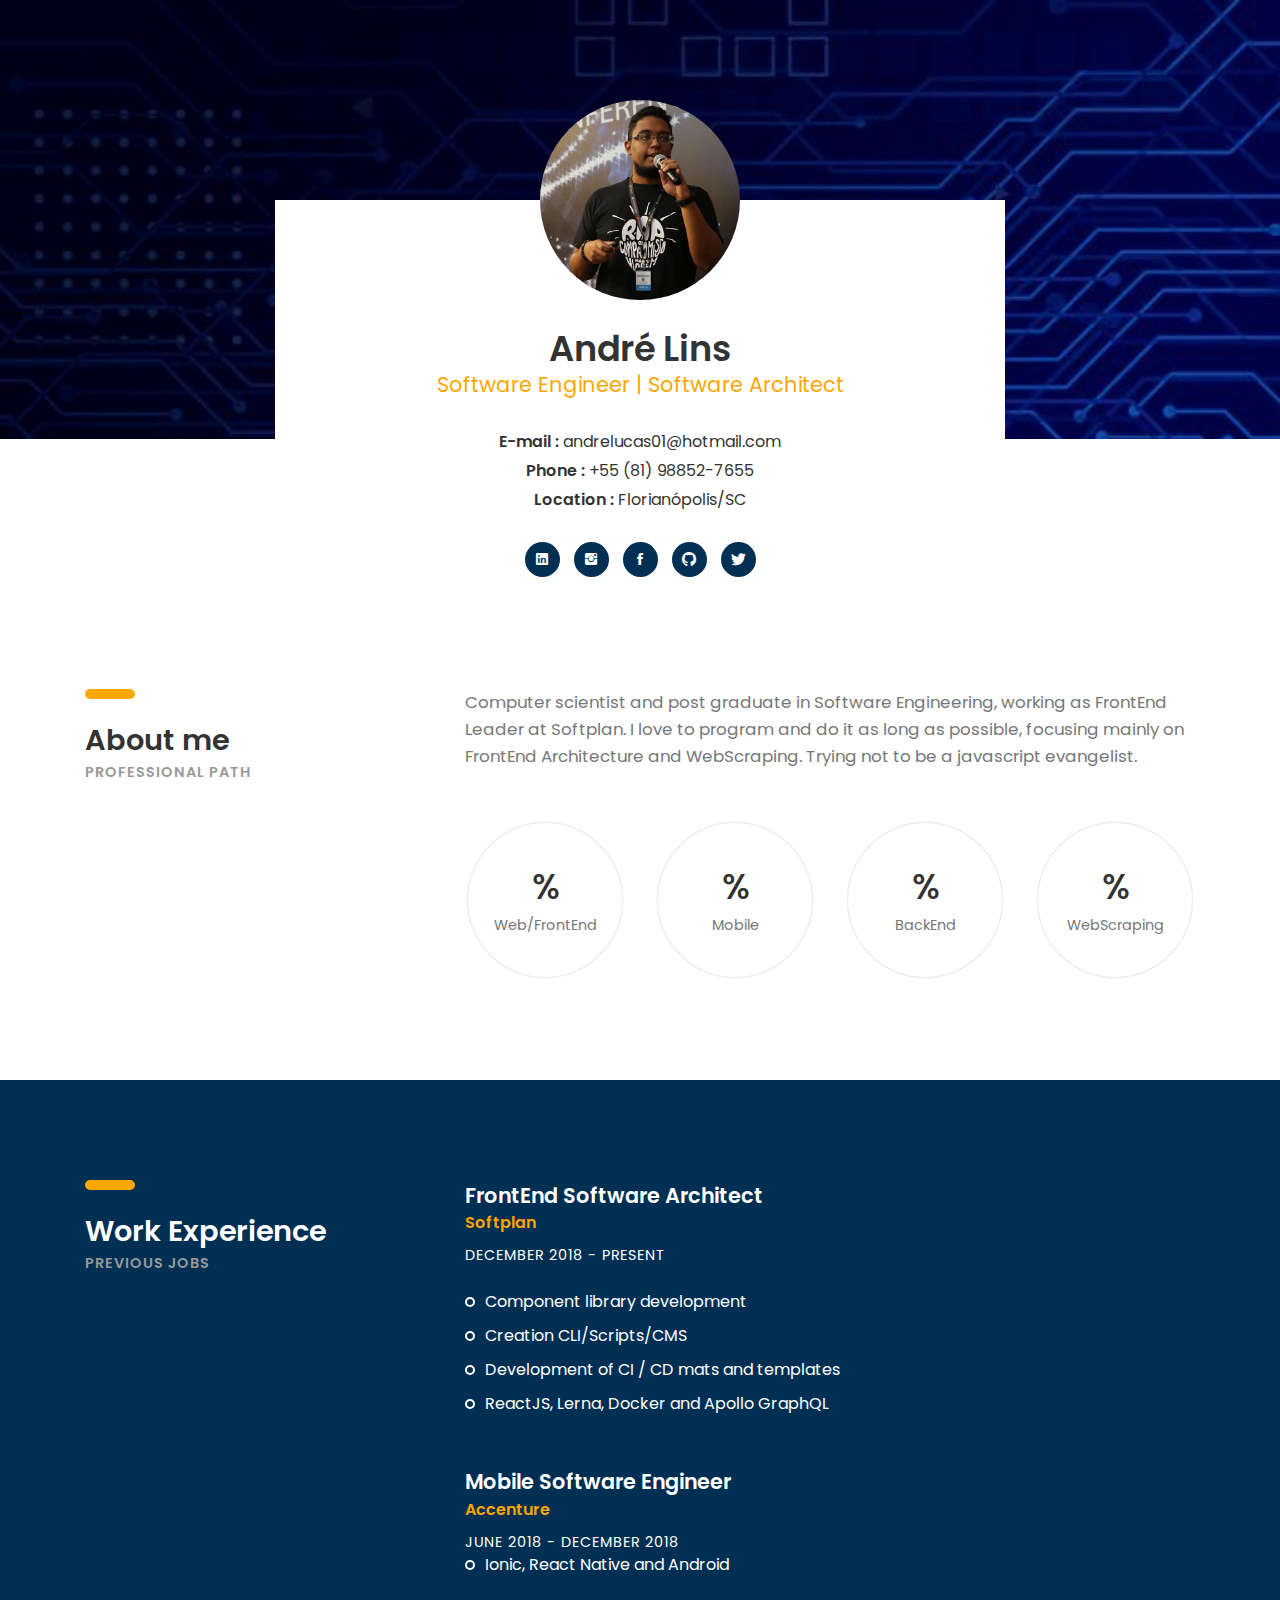
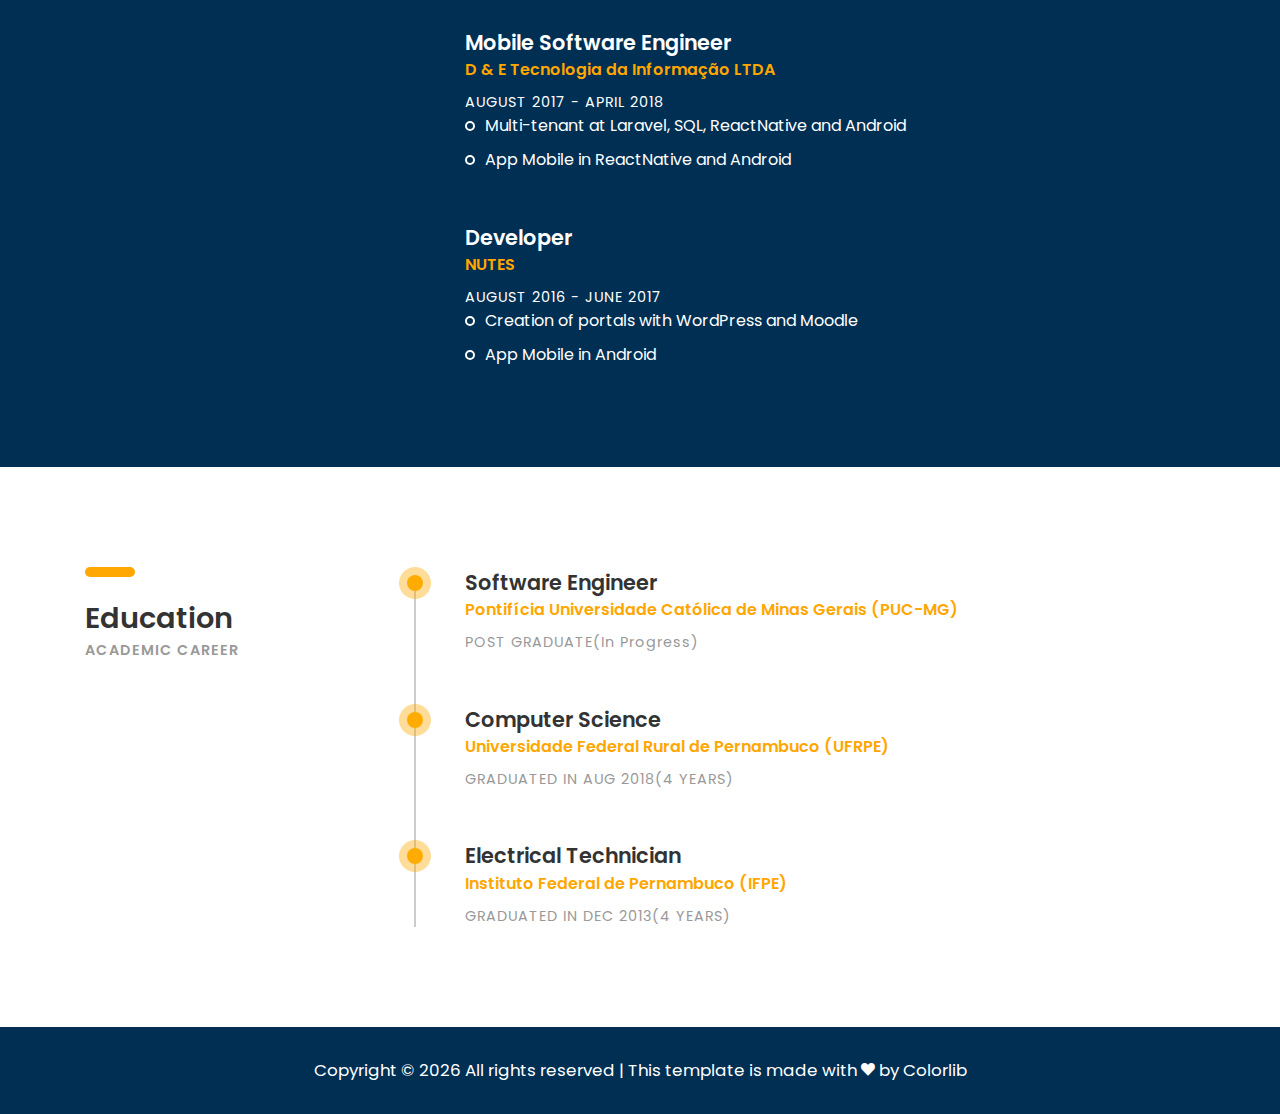
==== index.html @ c70fbe9c "Improvements" ====
<!DOCTYPE html>
<html lang="en">
  <head>
    <title>André Lins</title>
    <meta http-equiv="X-UA-Compatible" content="IE=edge" />
    <meta name="viewport" content="width=device-width, initial-scale=1" />
    <meta charset="UTF-8" />

    <!-- Font -->

    <link
      href="https://fonts.googleapis.com/css?family=Poppins:400,500,600,700%7CAllura"
      rel="stylesheet"
    />

    <!-- Stylesheets -->

    <link href="common-css/bootstrap.css" rel="stylesheet" />

    <link href="common-css/ionicons.css" rel="stylesheet" />

    <link href="common-css/fluidbox.min.css" rel="stylesheet" />

    <link href="01-cv-portfolio/css/styles.css" rel="stylesheet" />

    <link href="01-cv-portfolio/css/responsive.css" rel="stylesheet" />
  </head>
  <body>
    <section class="intro-section">
      <div class="container">
        <div class="row">
          <div class="col-md-1 col-lg-2"></div>
          <div class="col-md-10 col-lg-8">
            <div class="intro">
              <div class="profile-img">
                <img src="images/profile.jpg" alt="" />
              </div>
              <h2><b>André Lins</b></h2>
              <h4 class="font-yellow">
                Software Engineer | Software Architect
              </h4>
              <ul class="information margin-tb-30">
                <li><b>E-mail : </b>andrelucas01@hotmail.com</li>
                <li><b>Phone : </b>+55 (81) 98852-7655</li>
                <li><b>Location : </b>Florianópolis/SC</li>
              </ul>
              <ul class="social-icons">
                <li>
                  <a
                    href="https://www.linkedin.com/in/andrelmlins/"
                    target="__blank"
                  >
                    <i class="ion-social-linkedin"></i>
                  </a>
                </li>
                <li>
                  <a href="http://instagram.com/andrelmlins" target="__blank"
                    ><i class="ion-social-instagram"></i
                  ></a>
                </li>
                <li>
                  <a href="http://facebook.com/andrelmlins" target="__blank"
                    ><i class="ion-social-facebook"></i
                  ></a>
                </li>
                <li>
                  <a href="https://github.com/andrelmlins" target="__blank"
                    ><i class="ion-social-github"></i
                  ></a>
                </li>
                <li>
                  <a href="https://twitter.com/andrelmlins" target="__blank"
                    ><i class="ion-social-twitter"></i
                  ></a>
                </li>
              </ul>
            </div>
          </div>
        </div>
      </div>
    </section>

    <section class="about-section section">
      <div class="container">
        <div class="row">
          <div class="col-sm-4">
            <div class="heading">
              <h3><b>About me</b></h3>
              <h6 class="font-lite-black"><b>PROFESSIONAL PATH</b></h6>
            </div>
          </div>

          <div class="col-sm-8">
            <p class="margin-b-50">
              Computer scientist and post graduate in Software Engineering,
              working as FrontEnd Leader at Softplan. I love to program and do
              it as long as possible, focusing mainly on FrontEnd Architecture
              and WebScraping. Trying not to be a javascript evangelist.
            </p>

            <div class="row">
              <div class="col-sm-6 col-md-6 col-lg-3">
                <div class="radial-prog-area margin-b-30">
                  <div class="radial-progress" data-prog-percent=".97">
                    <div></div>
                    <h6 class="progress-title">Web/FrontEnd</h6>
                  </div>
                </div>
              </div>

              <div class="col-sm-6 col-md-6 col-lg-3">
                <div class="radial-prog-area margin-b-30">
                  <div class="radial-progress" data-prog-percent=".78">
                    <div></div>
                    <h6 class="progress-title">Mobile</h6>
                  </div>
                </div>
              </div>

              <div class="col-sm-6 col-md-6 col-lg-3">
                <div class="radial-prog-area margin-b-30">
                  <div class="radial-progress" data-prog-percent=".67">
                    <div></div>
                    <h6 class="progress-title">BackEnd</h6>
                  </div>
                </div>
              </div>

              <div class="col-sm-6 col-md-6 col-lg-3">
                <div class="radial-prog-area margin-b-50">
                  <div class="radial-progress" data-prog-percent=".90">
                    <div></div>
                    <h6 class="progress-title">WebScraping</h6>
                  </div>
                </div>
              </div>
            </div>
          </div>
        </div>
      </div>
    </section>

    <section class="experience-section section">
      <div class="container">
        <div class="row">
          <div class="col-sm-4">
            <div class="heading">
              <h3><b>Work Experience</b></h3>
              <h6 class="font-lite-black"><b>PREVIOUS JOBS</b></h6>
            </div>
          </div>
          <div class="col-sm-8">
            <div class="experience margin-b-50">
              <h4><b>FrontEnd Software Architect</b></h4>
              <h5 class="font-yellow"><b>Softplan</b></h5>
              <h6 class="margin-t-10">DECEMBER 2018 - PRESENT</h6>
              <br />
              <ul class="list margin-b-30">
                <li>Component library development</li>
                <li>Creation CLI/Scripts/CMS</li>
                <li>Development of CI / CD mats and templates</li>
                <li>ReactJS, Lerna, Docker and Apollo GraphQL</li>
              </ul>
            </div>

            <div class="experience margin-b-50">
              <h4><b>Mobile Software Engineer</b></h4>
              <h5 class="font-yellow"><b>Accenture</b></h5>
              <h6 class="margin-t-10">JUNE 2018 - DECEMBER 2018</h6>
              <ul class="list margin-b-30">
                <li>Ionic, React Native and Android</li>
              </ul>
            </div>

            <div class="experience margin-b-50">
              <h4><b>Mobile Software Engineer</b></h4>
              <h5 class="font-yellow">
                <b>D & E Tecnologia da Informação LTDA</b>
              </h5>
              <h6 class="margin-t-10">AUGUST 2017 - APRIL 2018</h6>
              <ul class="list margin-b-30">
                <li>Multi-tenant at Laravel, SQL, ReactNative and Android</li>
                <li>App Mobile in ReactNative and Android</li>
              </ul>
            </div>

            <div class="experience margin-b-50">
              <h4><b>Developer</b></h4>
              <h5 class="font-yellow">
                <b>NUTES</b>
              </h5>
              <h6 class="margin-t-10">AUGUST 2016 - JUNE 2017</h6>
              <ul class="list margin-b-30">
                <li>Creation of portals with WordPress and Moodle</li>
                <li>App Mobile in Android</li>
              </ul>
            </div>
          </div>
        </div>
      </div>
    </section>

    <section class="education-section section">
      <div class="container">
        <div class="row">
          <div class="col-sm-4">
            <div class="heading">
              <h3><b>Education</b></h3>
              <h6 class="font-lite-black"><b>ACADEMIC CAREER</b></h6>
            </div>
          </div>
          <div class="col-sm-8">
            <div class="education-wrapper">
              <div class="education margin-b-50">
                <h4><b>Software Engineer</b></h4>
                <h5 class="font-yellow">
                  <b
                    >Pontifícia Universidade Católica de Minas Gerais
                    (PUC-MG)</b
                  >
                </h5>
                <h6 class="font-lite-black margin-t-10">
                  POST GRADUATE(In Progress)
                </h6>
              </div>

              <div class="education margin-b-50">
                <h4><b>Computer Science</b></h4>
                <h5 class="font-yellow">
                  <b>Universidade Federal Rural de Pernambuco (UFRPE)</b>
                </h5>
                <h6 class="font-lite-black margin-t-10">
                  GRADUATED IN AUG 2018(4 YEARS)
                </h6>
              </div>

              <div class="education margin-b-50">
                <h4><b>Electrical Technician</b></h4>
                <h5 class="font-yellow">
                  <b>Instituto Federal de Pernambuco (IFPE)</b>
                </h5>
                <h6 class="font-lite-black margin-t-10">
                  GRADUATED IN DEC 2013(4 YEARS)
                </h6>
              </div>
            </div>
          </div>
        </div>
      </div>
    </section>

    <footer>
      <p class="copyright">
        Copyright &copy;
        <script>
          document.write(new Date().getFullYear());
        </script>
        All rights reserved | This template is made with
        <i class="ion-heart" aria-hidden="true"></i> by
        <a href="https://colorlib.com" target="_blank">Colorlib</a>
      </p>
    </footer>

    <script src="common-js/jquery-3.2.1.min.js"></script>

    <script src="common-js/tether.min.js"></script>

    <script src="common-js/bootstrap.js"></script>

    <script src="common-js/isotope.pkgd.min.js"></script>

    <script src="common-js/jquery.waypoints.min.js"></script>

    <script src="common-js/progressbar.min.js"></script>

    <script src="common-js/jquery.fluidbox.min.js"></script>

    <script src="common-js/scripts.js"></script>
  </body>
</html>
---- common-css/fluidbox.min.css ----
@-webkit-keyframes a{0%{-webkit-transform:translate(-50%,-50%) rotateX(0) rotateY(0);transform:translate(-50%,-50%) rotateX(0) rotateY(0)}50%{-webkit-transform:translate(-50%,-50%) rotateX(-180deg) rotateY(0);transform:translate(-50%,-50%) rotateX(-180deg) rotateY(0)}to{-webkit-transform:translate(-50%,-50%) rotateX(-180deg) rotateY(-180deg);transform:translate(-50%,-50%) rotateX(-180deg) rotateY(-180deg)}}@keyframes a{0%{-webkit-transform:translate(-50%,-50%) rotateX(0) rotateY(0);transform:translate(-50%,-50%) rotateX(0) rotateY(0)}50%{-webkit-transform:translate(-50%,-50%) rotateX(-180deg) rotateY(0);transform:translate(-50%,-50%) rotateX(-180deg) rotateY(0)}to{-webkit-transform:translate(-50%,-50%) rotateX(-180deg) rotateY(-180deg);transform:translate(-50%,-50%) rotateX(-180deg) rotateY(-180deg)}}.fluidbox{outline:none}.fluidbox__overlay{background-color:hsla(0,0%,100%,.85);cursor:pointer;cursor:zoom-out;opacity:0;pointer-events:none;position:fixed;top:-100%;left:0;bottom:-100%;right:0;-webkit-transition:all .5s ease-in-out;transition:all .5s ease-in-out}.fluidbox--opened .fluidbox__overlay{pointer-events:auto}.fluidbox__wrap{background-position:center center;background-size:cover;margin:0 auto;position:relative;-webkit-transition:all .5s ease-in-out;transition:all .5s ease-in-out}.fluidbox--closed .fluidbox__thumb,.fluidbox__thumb{-webkit-transition:opacity 0s ease-in-out 0s;transition:opacity 0s ease-in-out 0s}.fluidbox__ghost{background-size:100% 100%;background-position:center center;background-repeat:no-repeat;position:absolute;-webkit-transition:opacity 0s 0s,-webkit-transform .5s 0s;transition:opacity 0s 0s,-webkit-transform .5s 0s;transition:opacity 0s 0s,transform .5s 0s;transition:opacity 0s 0s,transform .5s 0s,-webkit-transform .5s 0s}.fluidbox--opened .fluidbox__ghost{cursor:pointer;cursor:zoom-out}.fluidbox--closed .fluidbox__ghost{-webkit-transition:opacity 0s .5s,-webkit-transform .5s 0s;transition:opacity 0s .5s,-webkit-transform .5s 0s;transition:opacity 0s .5s,transform .5s 0s;transition:opacity 0s .5s,transform .5s 0s,-webkit-transform .5s 0s}.fluidbox__loader{opacity:0;-webkit-perspective:200px;perspective:200px;pointer-events:none;position:absolute;top:0;left:0;bottom:0;right:0}.fluidbox__loader:before{background-color:hsla(0,0%,100%,.85);content:'';-webkit-transform-style:preserve-3d;transform-style:preserve-3d;position:absolute;top:50%;left:50%;width:20%;padding-bottom:20%;-webkit-transform:translate(-50%,-50%);transform:translate(-50%,-50%);-webkit-transition-property:-webkit-transform;transition-property:-webkit-transform;transition-property:transform;transition-property:transform,-webkit-transform;-webkit-transition-duration:.5s;transition-duration:.5s;-webkit-transition-delay:0s;transition-delay:0s}.fluidbox--loading .fluidbox__loader{opacity:1;-webkit-transition:opacity .5s ease-in-out .5s;transition:opacity .5s ease-in-out .5s}.fluidbox--loading .fluidbox__loader:before{-webkit-animation:a 1s 0s infinite ease-in-out forwards;animation:a 1s 0s infinite ease-in-out forwards}
/*# sourceMappingURL=fluidbox.min.css.map */
---- 01-cv-portfolio/css/styles.css ----
/*
====================================================

* 	[Master Stylesheet]
	
	Theme Name :  
	Version    :  
	Author     :  
	Author URI :  

====================================================

	TOC
	
	1. PRIMARY STYLES
	2. COMMONS FOR PAGE DESIGN
	3. HEADER
	4. INTRO SECTION
	5. PORFOLIO SECTION
	6. ABOUT SECTION
	7. EXPERIENCE SECTION
	8. EDUCATION SECTION
	9. COUNTER SECTION
	10. FOOTER

====================================================


/* ---------------------------------
1. PRIMARY STYLES
--------------------------------- */

html {
  font-size: 100%;
  height: 100%;
  overflow-x: hidden;
  margin: 0px;
  padding: 0px;
  touch-action: manipulation;
}

body {
  font-size: 16px;
  font-family: "Poppins", serif;
  width: 100%;
  height: 100%;
  margin: 0;
  font-weight: 400;
  -webkit-font-smoothing: antialiased;
  -moz-osx-font-smoothing: grayscale;
  word-wrap: break-word;
  color: #333;
}

h1,
h2,
h3,
h4,
h5,
h6,
p,
a,
ul,
span,
li,
img,
inpot,
button {
  margin: 0;
  padding: 0;
}

h1,
h2,
h3,
h4,
h5,
h6 {
  line-height: 1.5;
  font-weight: inherit;
}

h1,
h2,
h3 {
  font-family: "Poppins", cursive;
}

p {
  line-height: 1.6;
  font-size: 1.05em;
  font-weight: 400;
  color: #777;
}

h1 {
  font-size: 4em;
  line-height: 1;
}
h2 {
  font-size: 2.2em;
  line-height: 1.1;
}
h3 {
  font-size: 1.8em;
}
h4 {
  font-size: 1.3em;
}
h5 {
  font-size: 1em;
}
h6 {
  font-size: 0.9em;
  letter-spacing: 1px;
}

a,
button {
  display: inline-block;
  text-decoration: none;
  color: inherit;
  line-height: 1;
  -webkit-transition: all 0.25s ease-in-out;
  transition: all 0.25s ease-in-out;
}

a:focus,
a:active,
a:hover,
button:focus,
button:active,
button:hover,
a b.light-color:hover {
  text-decoration: none;
  color: #ffa804;
}

b {
  font-weight: 600;
}

img {
  width: 100%;
}

li {
  list-style: none;
  display: inline-block;
}

span {
  display: inline-block;
}

button {
  outline: 0;
  border: 0;
  background: none;
  cursor: pointer;
}

.icon {
  font-size: 1.1em;
  display: inline-block;
  line-height: inherit;
}

[class^="icon-"]:before,
[class*=" icon-"]:before {
  line-height: inherit;
}

b.max-bold {
  font-weight: 700;
}

/* ---------------------------------
2. COMMONS FOR PAGE DESIGN
--------------------------------- */

.section {
  padding: 100px 0 50px;
}

.section .heading {
  margin-bottom: 60px;
}

.section .heading:before {
  content: "";
  height: 10px;
  width: 50px;
  border-radius: 5px;
  margin-bottom: 20px;
  display: block;
  background: #ffa804;
}

.margin-t-10 {
  margin-top: 10px;
}

.margin-b-30 {
  margin-bottom: 30px;
}
.margin-b-50 {
  margin-bottom: 50px;
}

.margin-tb-30 {
  margin-top: 30px;
  margin-bottom: 30px;
}

.font-yellow {
  color: #ffa600;
}

.font-semi-white {
  color: #ddd;
}

.font-lite-black {
  color: #999;
}

/* ---------------------------------
3. HEADER
--------------------------------- */

header {
  position: absolute;
  top: 30px;
  left: 0;
  right: 0;
  z-index: 100;
}

header .heading-wrapper {
  border-radius: 5px;
  padding: 30px 40px 20px;
  background: #ffad01;
  color: #fff;
}

header .info {
  margin-bottom: 10px;
}

header .info .icon {
  float: left;
  font-size: 30px;
}

header .info .right-area {
  margin-left: 45px;
}

header .downlad-btn {
  padding: 15px 30px;
  border-radius: 4px;
  float: right;
  margin-top: 30px;
  box-shadow: inset 0 0px 4px rgba(0, 0, 0, 0.3);
  background: #ffad01;
  color: #fff;
  -webkit-transition: all 0.2s ease;
  transition: all 0.2s ease;
}

header .downlad-btn:hover {
  -webkit-transform: translateY(-4px);
  transform: translateY(-4px);
}

/* ---------------------------------
4. INTRO SECTION
--------------------------------- */

.intro-section {
  padding-top: 100px;
  position: relative;
  background-size: cover;
  z-index: 1;
  background-image: url(../../images/slider.jpg);
}

.intro-section:before {
  content: "";
  z-index: -1;
  position: absolute;
  top: 0;
  bottom: 0;
  left: 0;
  right: 0;
  background: rgba(0, 0, 0, 0.2);
}

.intro-section:after {
  content: "";
  position: absolute;
  bottom: 0;
  left: 0;
  right: 0;
  height: 150px;
  z-index: -1;
  background: #fff;
}

.intro {
  padding: 0 20px;
  margin-top: 100px;
  text-align: center;
  background: #fff;
}

.intro .profile-img {
  height: 200px;
  width: 200px;
  border-radius: 100px;
  margin: 0 auto;
  overflow: hidden;
  position: relative;
  top: -100px;
  margin-bottom: -70px;
}

.intro .information > li {
  display: block;
  margin: 5px 0;
}

.intro .social-icons > li > a {
  height: 35px;
  line-height: 35px;
  width: 35px;
  border-radius: 20px;
  overflow: hidden;
  z-index: 1;
  position: relative;
  margin: 0 5px 5px;
  background: #002f54;
  color: #fff;
}

.intro .social-icons > li > a:after {
  content: "";
  position: absolute;
  bottom: 0;
  left: 0;
  right: 0;
  top: 0;
  z-index: -1;
  border-radius: 20px;
  background: #ffa804;
  -webkit-transition: all 0.2s ease;
  transition: all 0.2s ease;
  -webkit-transform: scale(0);
  transform: scale(0);
}

.intro .social-icons > li > a:hover:after {
  -webkit-transform: scale(1);
  transform: scale(1);
}

/* ---------------------------------
5. PORFOLIO SECTION
--------------------------------- */

.portfolio-section {
  padding-bottom: 0;
}

.portfolio-section .portfolioFilter {
  margin-top: 60px;
  color: #666;
}

.portfolio-section .portfolioFilter a {
  margin: 10px 10px 0 0;
}

.portfolio-section .portfolioFilter a.current {
  color: #ffa804;
}

.portfolio-section .portfolioContainer {
  margin-left: -15px;
  margin-right: -15px;
}

.portfolio-section .p-item {
  width: 33.333%;
  padding: 0 7.5px 0px;
  margin-top: 15px;
}

.portfolio-section .p-item a {
  display: inline;
}

.portfolio-section .p-item.p-item-2 .img:first-child {
  float: left;
  width: 50%;
  padding-right: 7.5px;
}

.portfolio-section .p-item.p-item-2 .img:last-child {
  float: right;
  width: 50%;
  padding-left: 7.5px;
}

/* ---------------------------------
6. ABOUT SECTION
--------------------------------- */

.radial-progress {
  position: relative;
  max-width: 200px;
  margin: 0 auto;
}

.radial-progress .progressbar-text {
  font-size: 2.2em;
  font-weight: 500;
  padding-bottom: 25px !important;
  color: #333 !important;
}

.radial-progress .progressbar-text:after {
  content: "%";
}

.radial-progress .progress-title {
  position: absolute;
  top: 50%;
  left: 50%;
  width: 100%;
  letter-spacing: 0;
  text-align: center;
  transform: translate(-50%, 15px);
  color: #777;
}

/* ---------------------------------
7. EXPERIENCE SECTION
--------------------------------- */

.experience-section {
  background: #002f54;
  color: #fff;
}

.experience .list > li {
  display: block;
  position: relative;
  margin-bottom: 10px;
  padding-left: 20px;
}

.experience .list > li:before {
  content: "";
  position: absolute;
  top: 50%;
  left: 0;
  height: 10px;
  width: 10px;
  margin-top: -5px;
  display: block;
  border-radius: 10px;
  border: 2px solid #fff;
}

/* ---------------------------------
8. EDUCATION SECTION
--------------------------------- */

.education-wrapper {
  position: relative;
}

.education-wrapper:after {
  content: "";
  position: absolute;
  top: 8px;
  bottom: 0;
  left: -51px;
  width: 2px;
  background: #ccc;
}

.education-wrapper .education {
  position: relative;
}

.education-wrapper .education:after {
  content: "";
  position: absolute;
  top: 8px;
  left: -58px;
  width: 16px;
  height: 16px;
  border-radius: 10px;
  z-index: 1;
  box-shadow: 0 0 0 8px rgba(255, 171, 0, 0.4);
  background: #ffab00;
}

/* ---------------------------------
9. COUNTER SECTION
--------------------------------- */

.counter-section {
  position: relative;
  padding: 100px 0 70px;
  background-size: cover;
  z-index: 1;
  background-image: url(../../images/slider-2-1920x600.jpg);
  color: #fff;
}

.counter-section:after {
  content: "";
  z-index: -1;
  position: absolute;
  top: 0;
  bottom: 0;
  left: 0;
  right: 0;
  background: rgba(0, 0, 0, 0.2);
}

.counter {
  position: relative;
}

.counter .title {
  text-align: right;
  margin-right: 130px;
}

.counter .desc {
  position: absolute;
  bottom: 4px;
  right: 0px;
  width: 110px;
}

/* RADIAL PREOGRESS SECTION */

.radial-progress {
  position: relative;
  max-width: 200px;
  margin: 0 auto;
}

.radial-progress .progressbar-text {
  font-size: 2.2em;
  font-weight: 500;
  padding-bottom: 25px !important;
  color: #333 !important;
}

.radial-progress .progressbar-text:after {
  content: "%";
}

.radial-progress .progress-title {
  position: absolute;
  top: 50%;
  left: 50%;
  width: 100%;
  letter-spacing: 0;
  text-align: center;
  transform: translate(-50%, 15px);
  color: #777;
}

/* ---------------------------------
10. FOOTER
--------------------------------- */

.copyright {
  text-align: center;
  padding: 30px 0;
  background: #002f54;
  color: white;
}
---- 01-cv-portfolio/css/responsive.css ----
/* Screens Resolution : 992px
-------------------------------------------------------------------------- */
@media only screen and (max-width: 1200px) {
  /* ---------------------------------
	9. COUNTER SECTION
	--------------------------------- */

  .counter-section {
    text-align: center;
    padding: 50px 0 20px;
  }

  .counter {
    display: inline-block;
  }

  .counter .desc {
    text-align: left;
  }
}

/* Screens Resolution : 767px
-------------------------------------------------------------------------- */
@media only screen and (max-width: 767px) {
  /* ---------------------------------
	1. PRIMARY STYLES
	--------------------------------- */

  p {
    line-height: 1.4;
  }

  h1 {
    font-size: 3em;
  }
  h2 {
    font-size: 2em;
  }
  h3 {
    font-size: 1.8em;
  }

  /* ---------------------------------
	2. COMMONS FOR PAGE DESIGN
	--------------------------------- */

  .section {
    padding: 50px 0 0px;
  }

  .section .heading {
    margin-bottom: 30px;
  }

  /* ---------------------------------
	4. INTRO SECTION
	--------------------------------- */

  /* ---------------------------------
	5. PORFOLIO SECTION
	--------------------------------- */

  .portfolio-section {
    padding-bottom: 0;
  }

  .portfolio-section .portfolioFilter {
    margin: 0px 0 10px;
  }

  .portfolio-section .portfolioContainer {
    margin-left: 0;
    margin-right: 0;
  }

  .portfolio-section .p-item {
    width: 50%;
    padding: 0 15px 0px;
  }

  .portfolio-section .p-item {
    max-width: 400px;
  }

  /* ---------------------------------
	8. EDUCATION SECTION
	--------------------------------- */

  .education-wrapper:after,
  .education-wrapper .education:after {
    display: none;
  }
}

/* Screens Resolution : 575px
-------------------------------------------------------------------------- */
@media only screen and (max-width: 575px) {
  /* ---------------------------------
	1. PRIMARY STYLES
	--------------------------------- */

  body {
    font-size: 14px;
  }

  /* ---------------------------------
	5. PORFOLIO SECTION
	--------------------------------- */

  .portfolio-section .p-item {
    width: 100%;
  }
}

/* Screens Resolution : 479px
-------------------------------------------------------------------------- */
@media only screen and (max-width: 479px) {
}

/* Screens Resolution : 359px
-------------------------------------------------------------------------- */
@media only screen and (max-width: 359px) {
  /* ---------------------------------
	3. HEADER
	--------------------------------- */

  header .heading-wrapper {
    padding: 30px 20px 20px;
  }

  header .info .icon {
    font-size: 25px;
  }

  header .info .right-area {
    margin-left: 35px;
  }
}

/* Screens Resolution : 290px
-------------------------------------------------------------------------- */
@media only screen and (max-width: 290px) {
}

/* Screens Resolution : 290px
-------------------------------------------------------------------------- */
@media only screen and (max-width: 260px) {
  /* ---------------------------------
	3. HEADER
	--------------------------------- */

  header .heading-wrapper {
    padding: 10px 15px 0px;
  }

  header .info .icon {
    font-size: 15px;
  }

  header .info .right-area {
    margin-left: 20px;
  }

  /* ---------------------------------
	4. INTRO SECTION
	--------------------------------- */

  .intro .profile-img {
    width: 80%;
    height: auto;
    top: 0;
    margin-bottom: 10px;
  }

  .intro {
    padding: 20px 10px 0;
    margin-right: -15px;
    margin-left: -15px;
  }
}
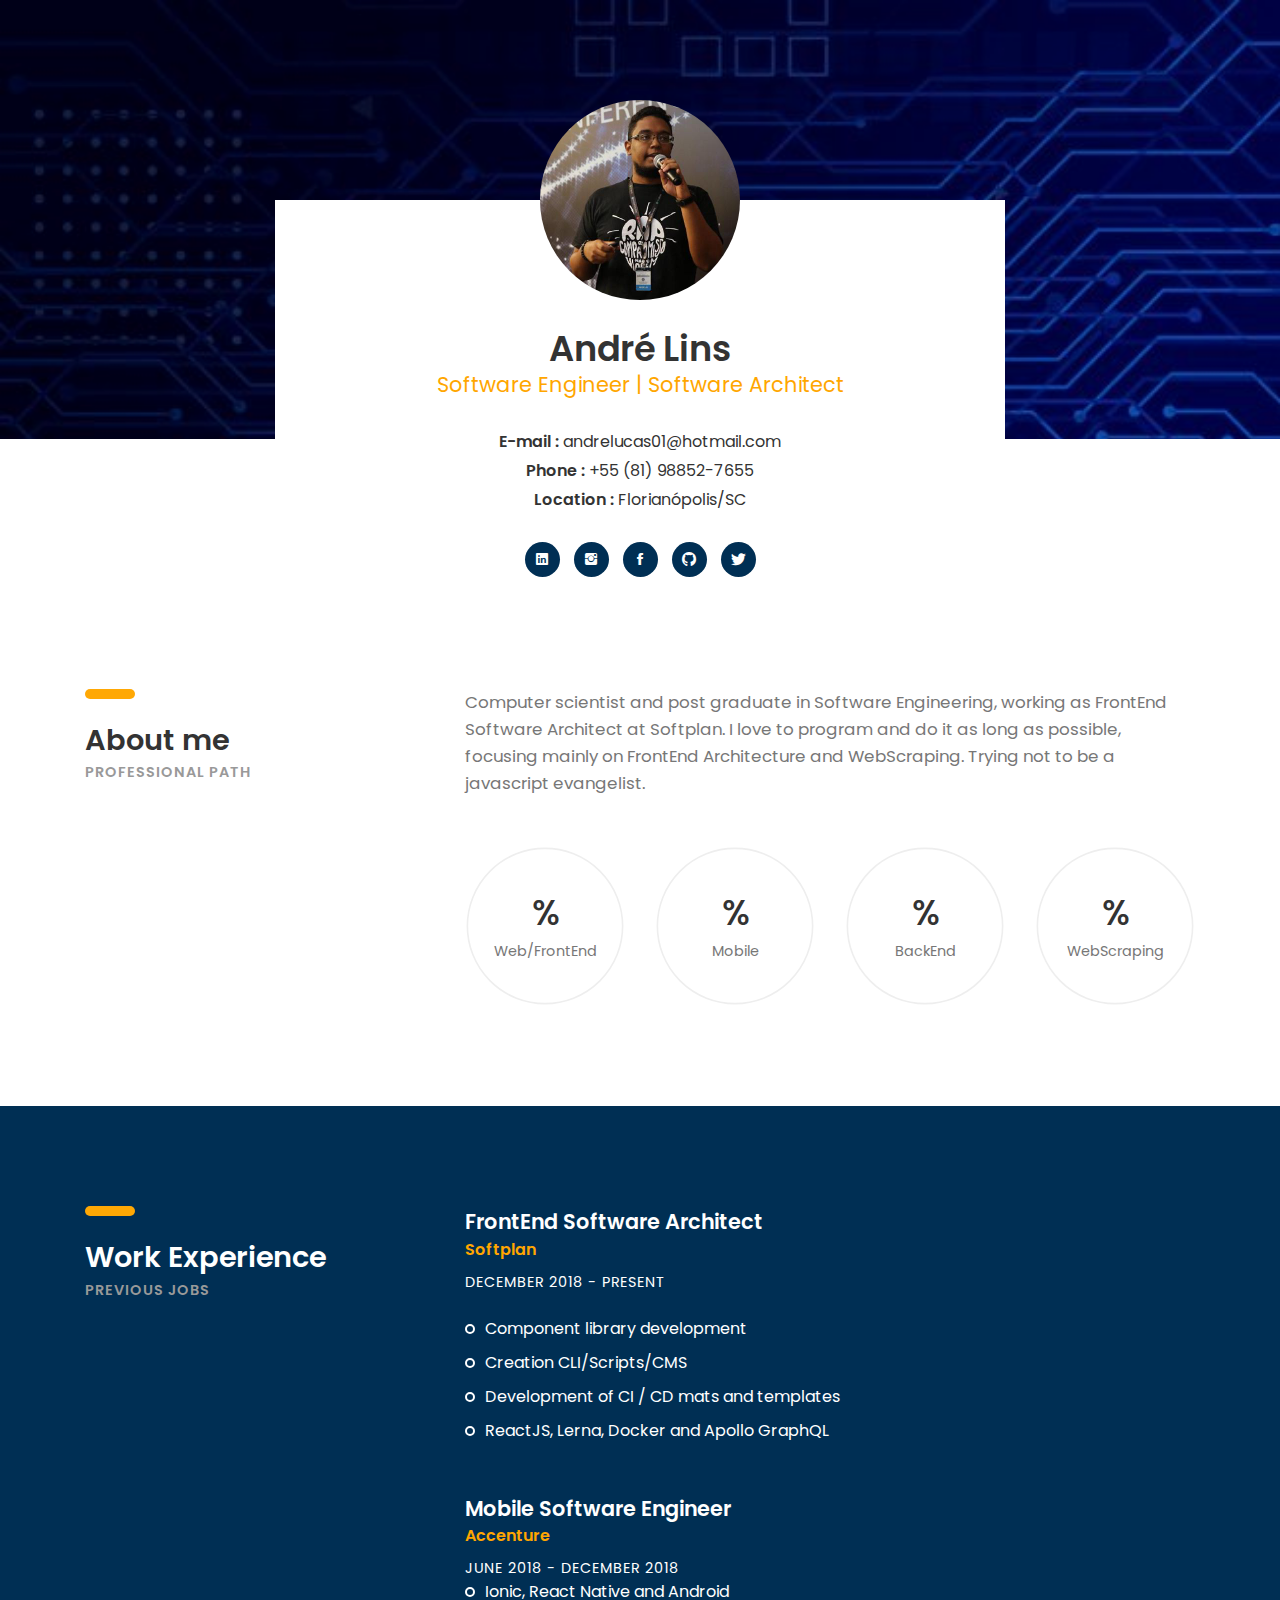
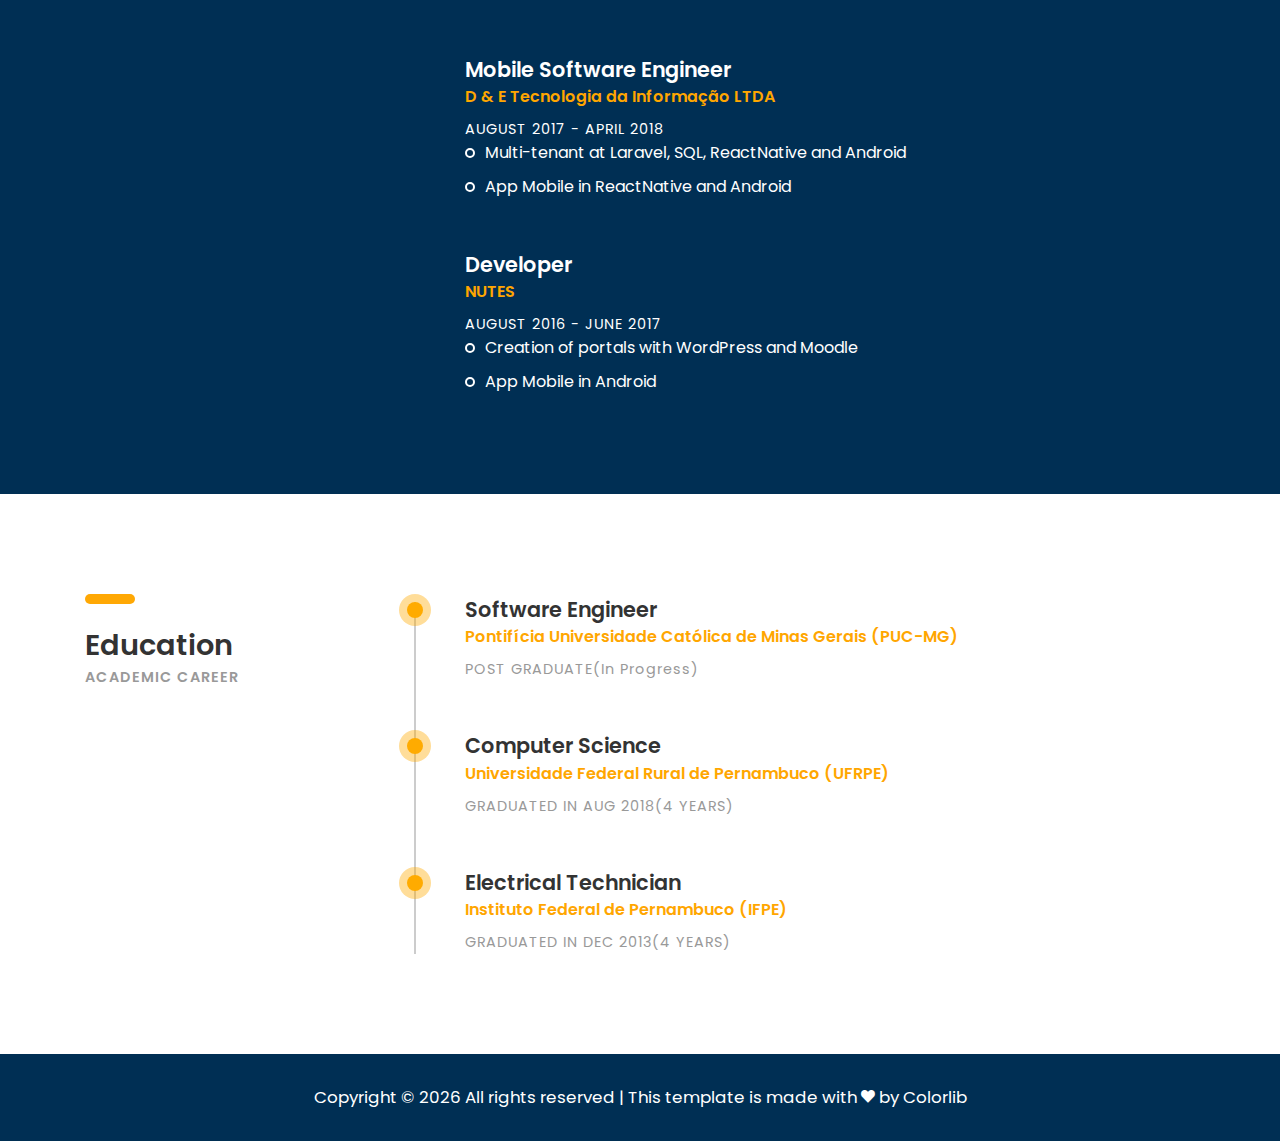
==== commit e8a69ccd: "Changing description" ====
--- a/index.html
+++ b/index.html
@@ -93,9 +93,10 @@
           <div class="col-sm-8">
             <p class="margin-b-50">
               Computer scientist and post graduate in Software Engineering,
-              working as FrontEnd Leader at Softplan. I love to program and do
-              it as long as possible, focusing mainly on FrontEnd Architecture
-              and WebScraping. Trying not to be a javascript evangelist.
+              working as FrontEnd Software Architect at Softplan. I love to
+              program and do it as long as possible, focusing mainly on FrontEnd
+              Architecture and WebScraping. Trying not to be a javascript
+              evangelist.
             </p>
 
             <div class="row">
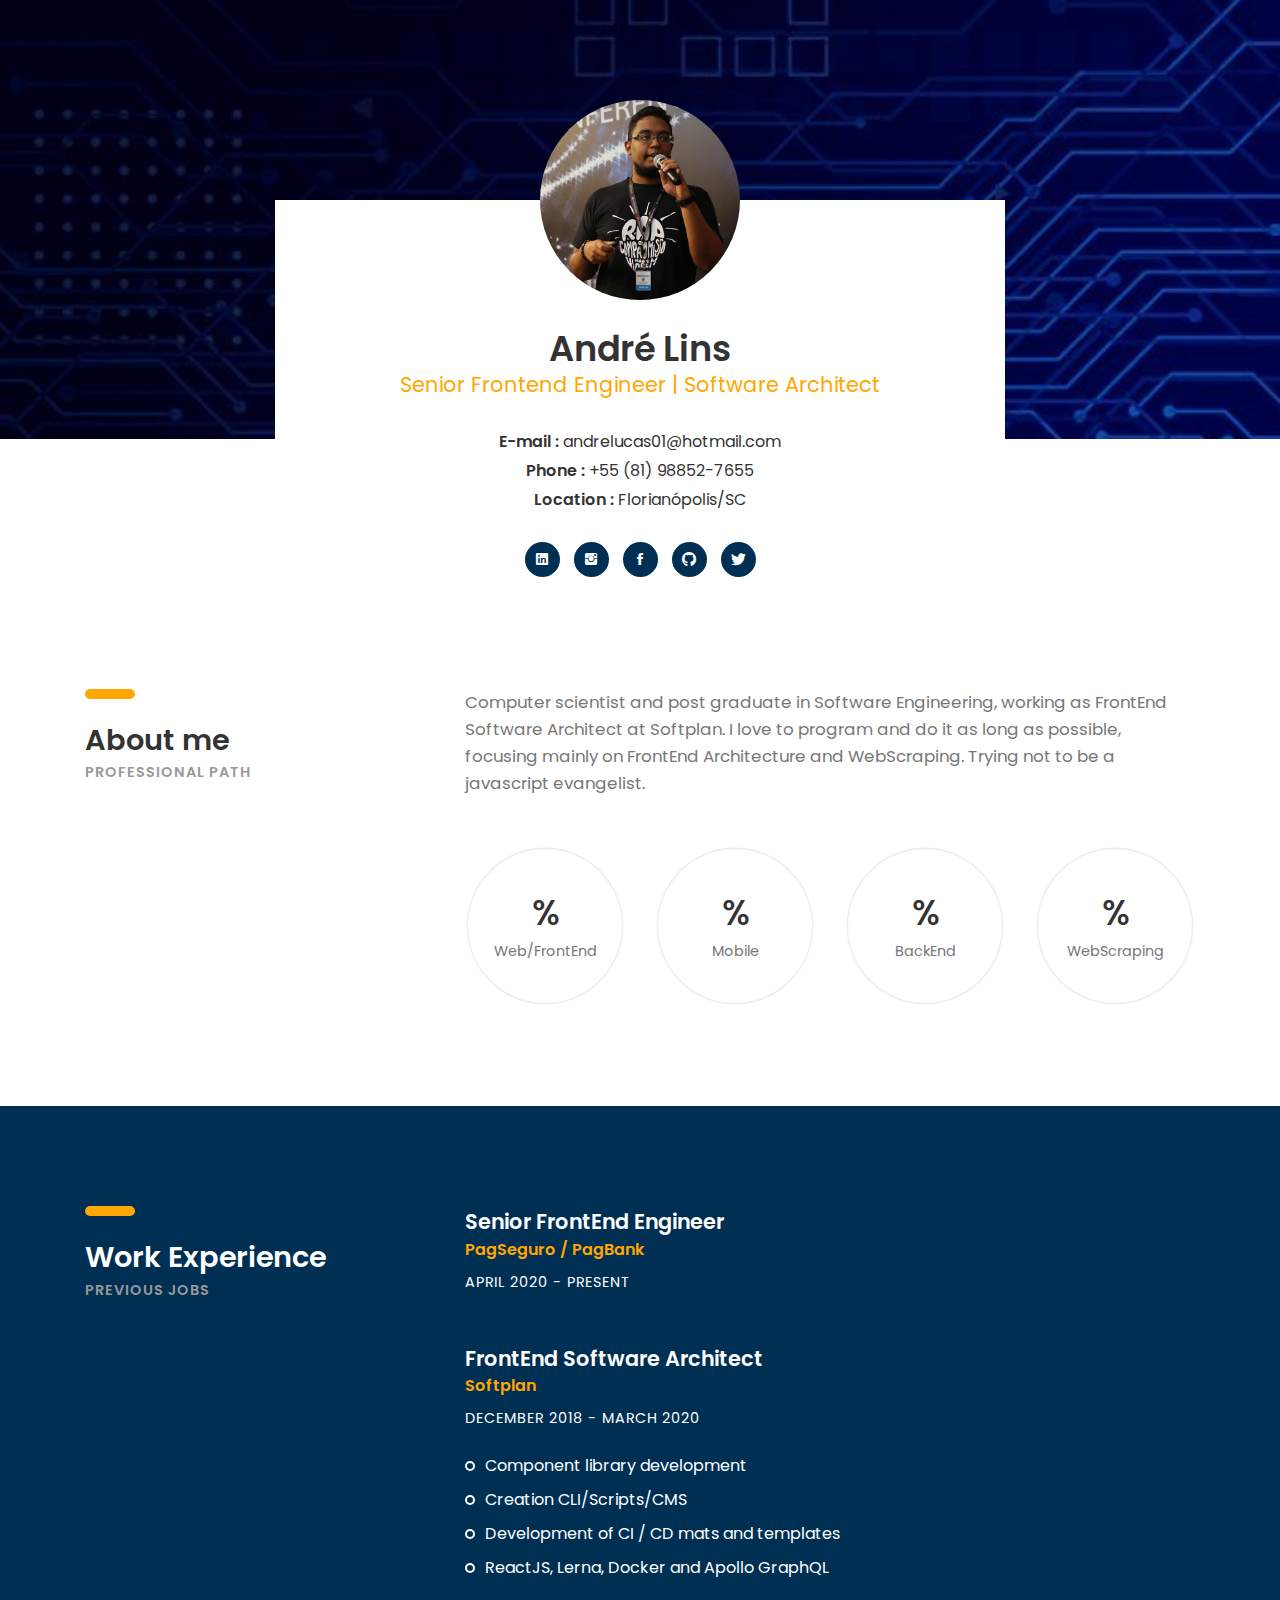
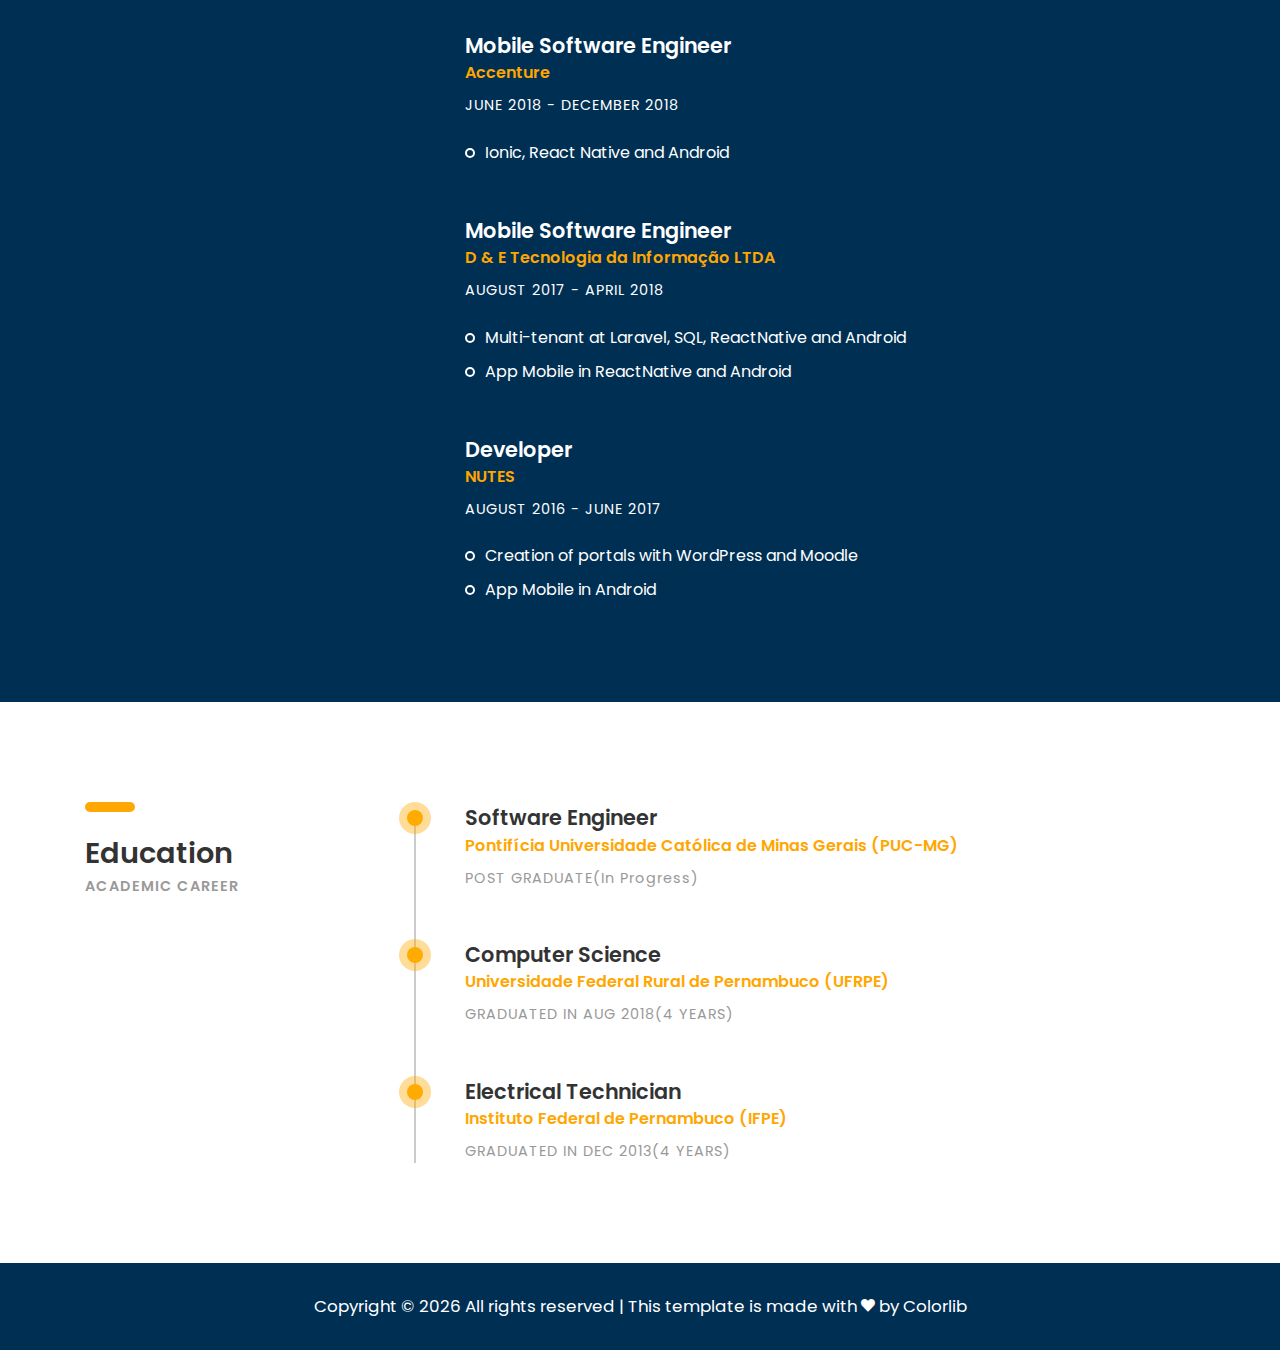
==== commit 76aba0f0: "New Job" ====
--- a/index.html
+++ b/index.html
@@ -37,7 +37,7 @@
               </div>
               <h2><b>André Lins</b></h2>
               <h4 class="font-yellow">
-                Software Engineer | Software Architect
+                Senior Frontend Engineer | Software Architect
               </h4>
               <ul class="information margin-tb-30">
                 <li><b>E-mail : </b>andrelucas01@hotmail.com</li>
@@ -152,9 +152,15 @@
           </div>
           <div class="col-sm-8">
             <div class="experience margin-b-50">
+              <h4><b>Senior FrontEnd Engineer</b></h4>
+              <h5 class="font-yellow"><b>PagSeguro / PagBank</b></h5>
+              <h6 class="margin-t-10">APRIL 2020 - PRESENT</h6>
+            </div>
+
+            <div class="experience margin-b-50">
               <h4><b>FrontEnd Software Architect</b></h4>
               <h5 class="font-yellow"><b>Softplan</b></h5>
-              <h6 class="margin-t-10">DECEMBER 2018 - PRESENT</h6>
+              <h6 class="margin-t-10">DECEMBER 2018 - MARCH 2020</h6>
               <br />
               <ul class="list margin-b-30">
                 <li>Component library development</li>
@@ -168,6 +174,7 @@
               <h4><b>Mobile Software Engineer</b></h4>
               <h5 class="font-yellow"><b>Accenture</b></h5>
               <h6 class="margin-t-10">JUNE 2018 - DECEMBER 2018</h6>
+              <br />
               <ul class="list margin-b-30">
                 <li>Ionic, React Native and Android</li>
               </ul>
@@ -179,6 +186,7 @@
                 <b>D & E Tecnologia da Informação LTDA</b>
               </h5>
               <h6 class="margin-t-10">AUGUST 2017 - APRIL 2018</h6>
+              <br />
               <ul class="list margin-b-30">
                 <li>Multi-tenant at Laravel, SQL, ReactNative and Android</li>
                 <li>App Mobile in ReactNative and Android</li>
@@ -191,6 +199,7 @@
                 <b>NUTES</b>
               </h5>
               <h6 class="margin-t-10">AUGUST 2016 - JUNE 2017</h6>
+              <br />
               <ul class="list margin-b-30">
                 <li>Creation of portals with WordPress and Moodle</li>
                 <li>App Mobile in Android</li>
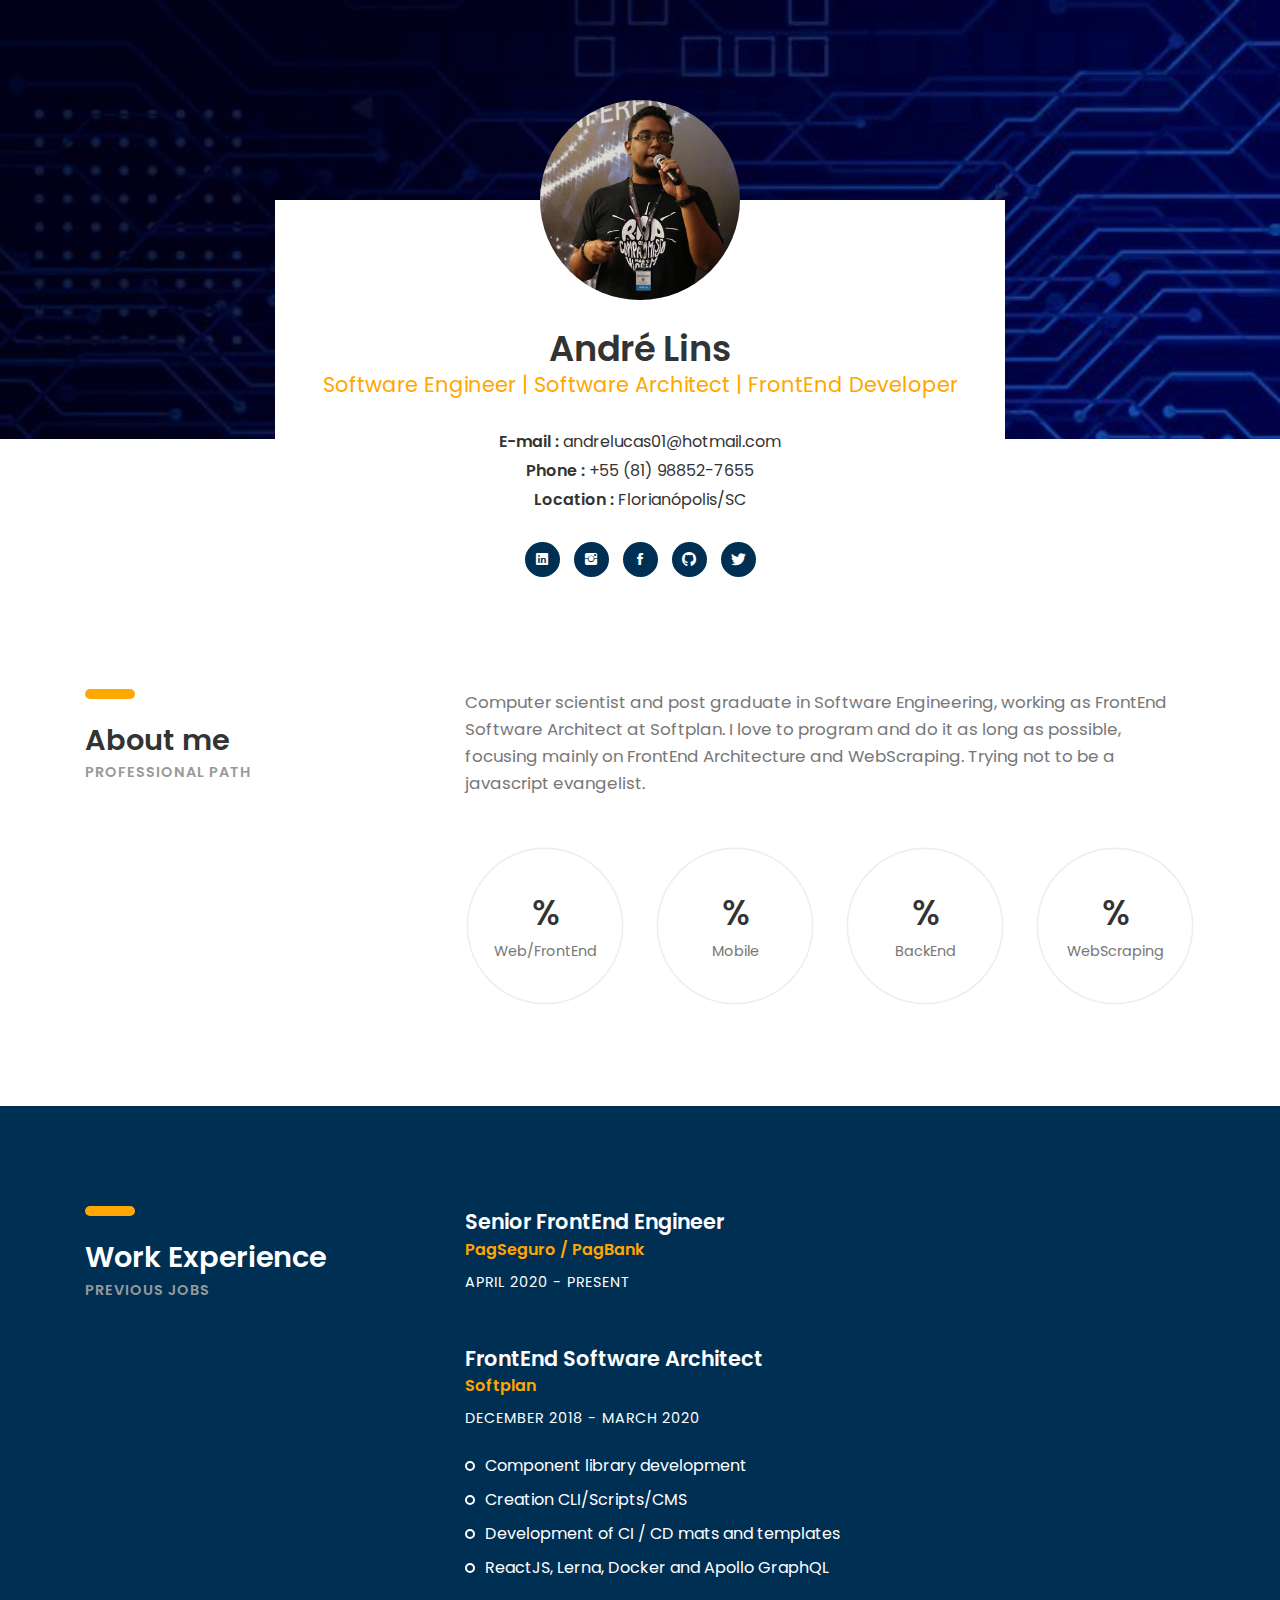
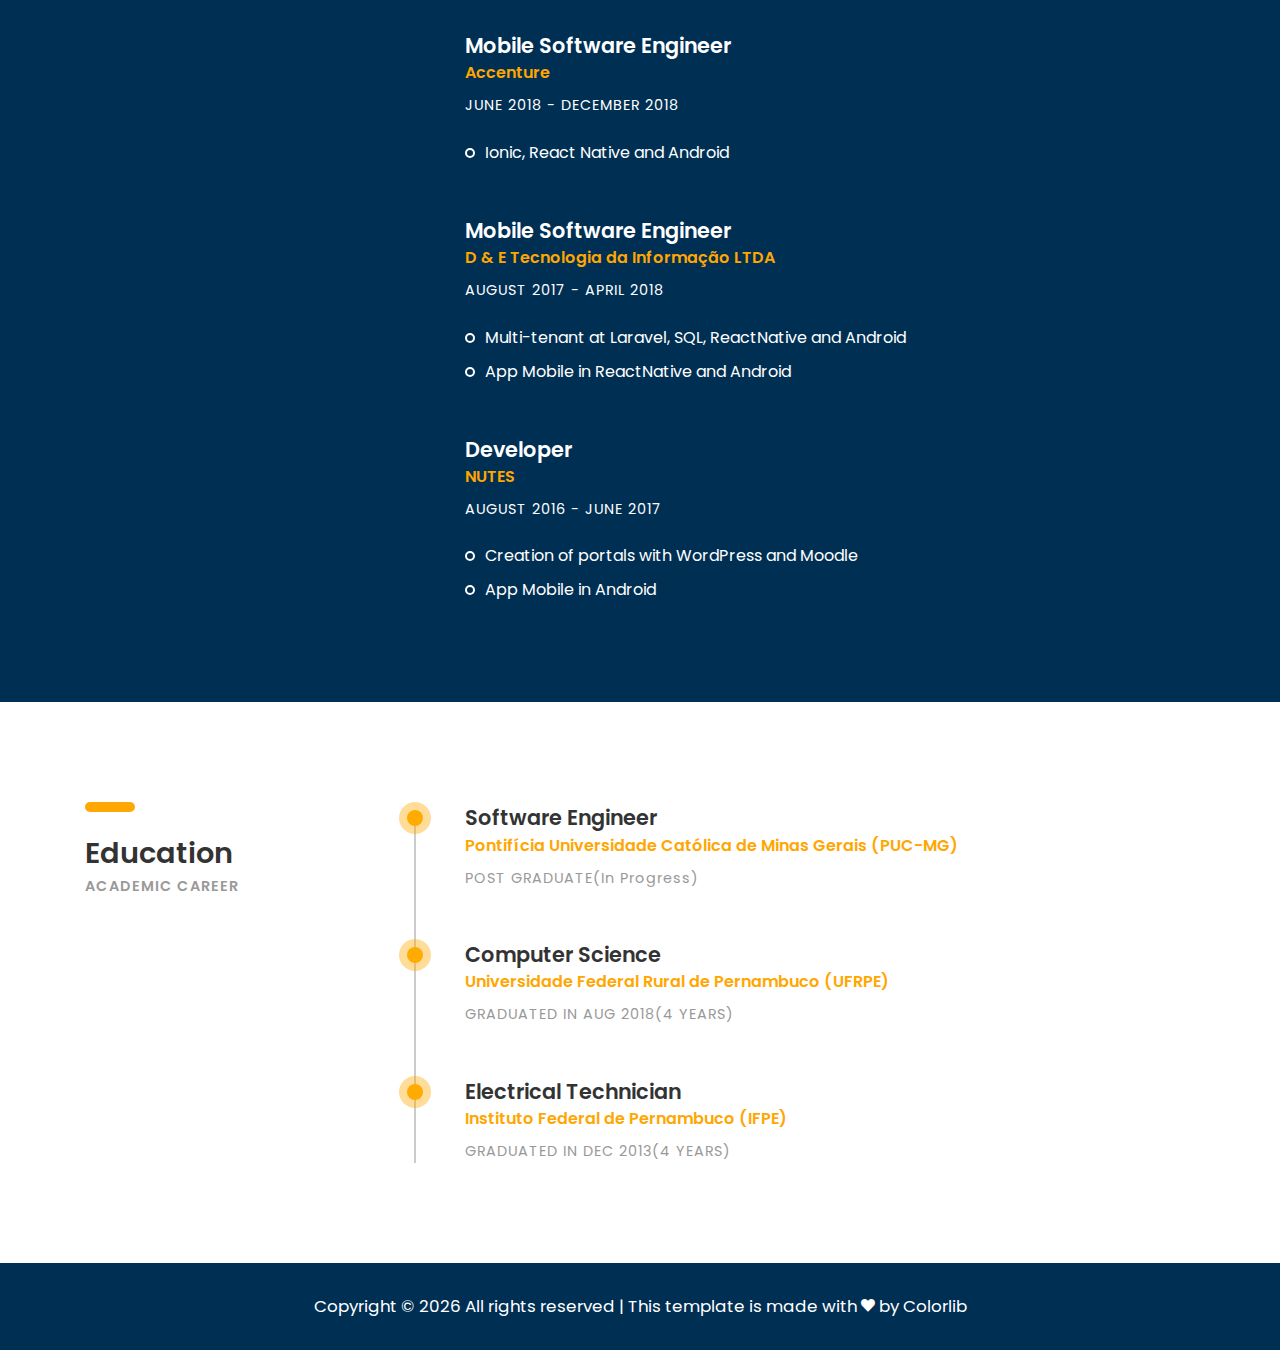
==== commit 625560bd: "New personal title" ====
--- a/index.html
+++ b/index.html
@@ -37,7 +37,7 @@
               </div>
               <h2><b>André Lins</b></h2>
               <h4 class="font-yellow">
-                Senior Frontend Engineer | Software Architect
+                Software Engineer | Software Architect | FrontEnd Developer
               </h4>
               <ul class="information margin-tb-30">
                 <li><b>E-mail : </b>andrelucas01@hotmail.com</li>
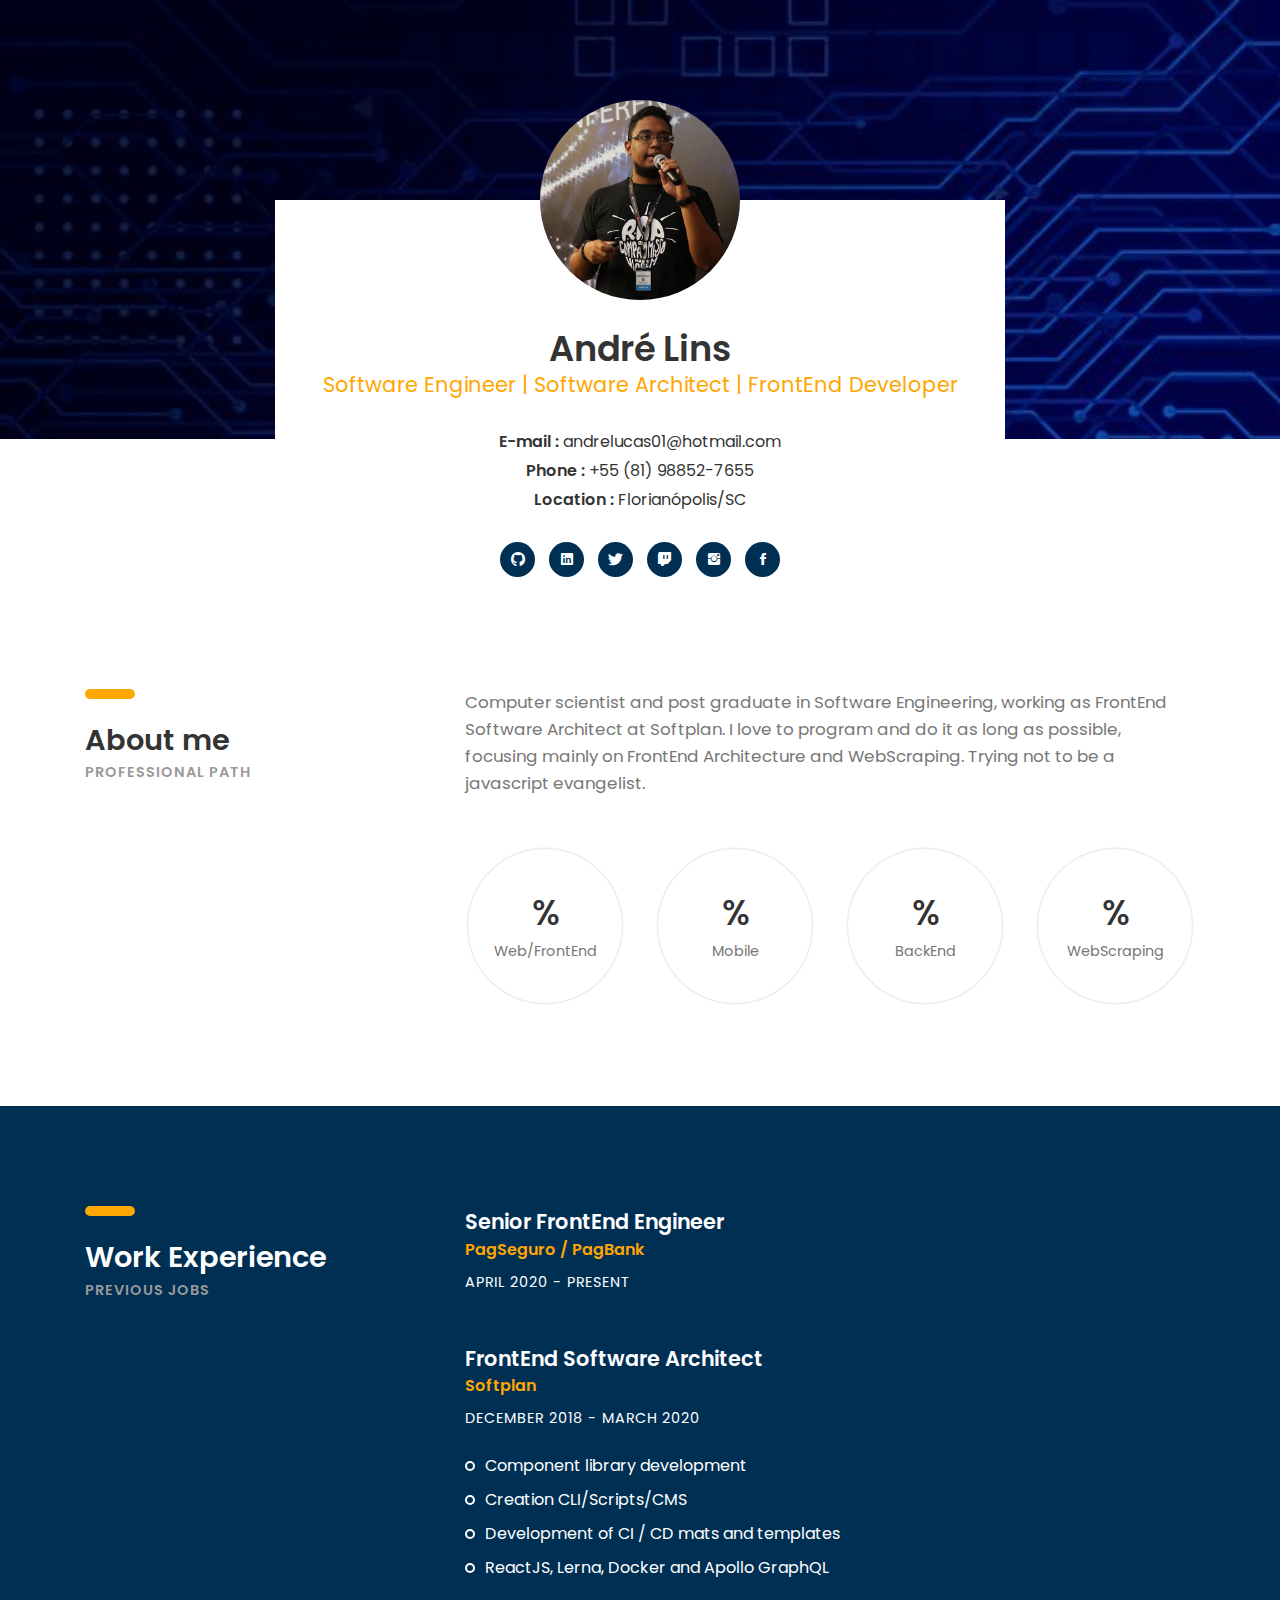
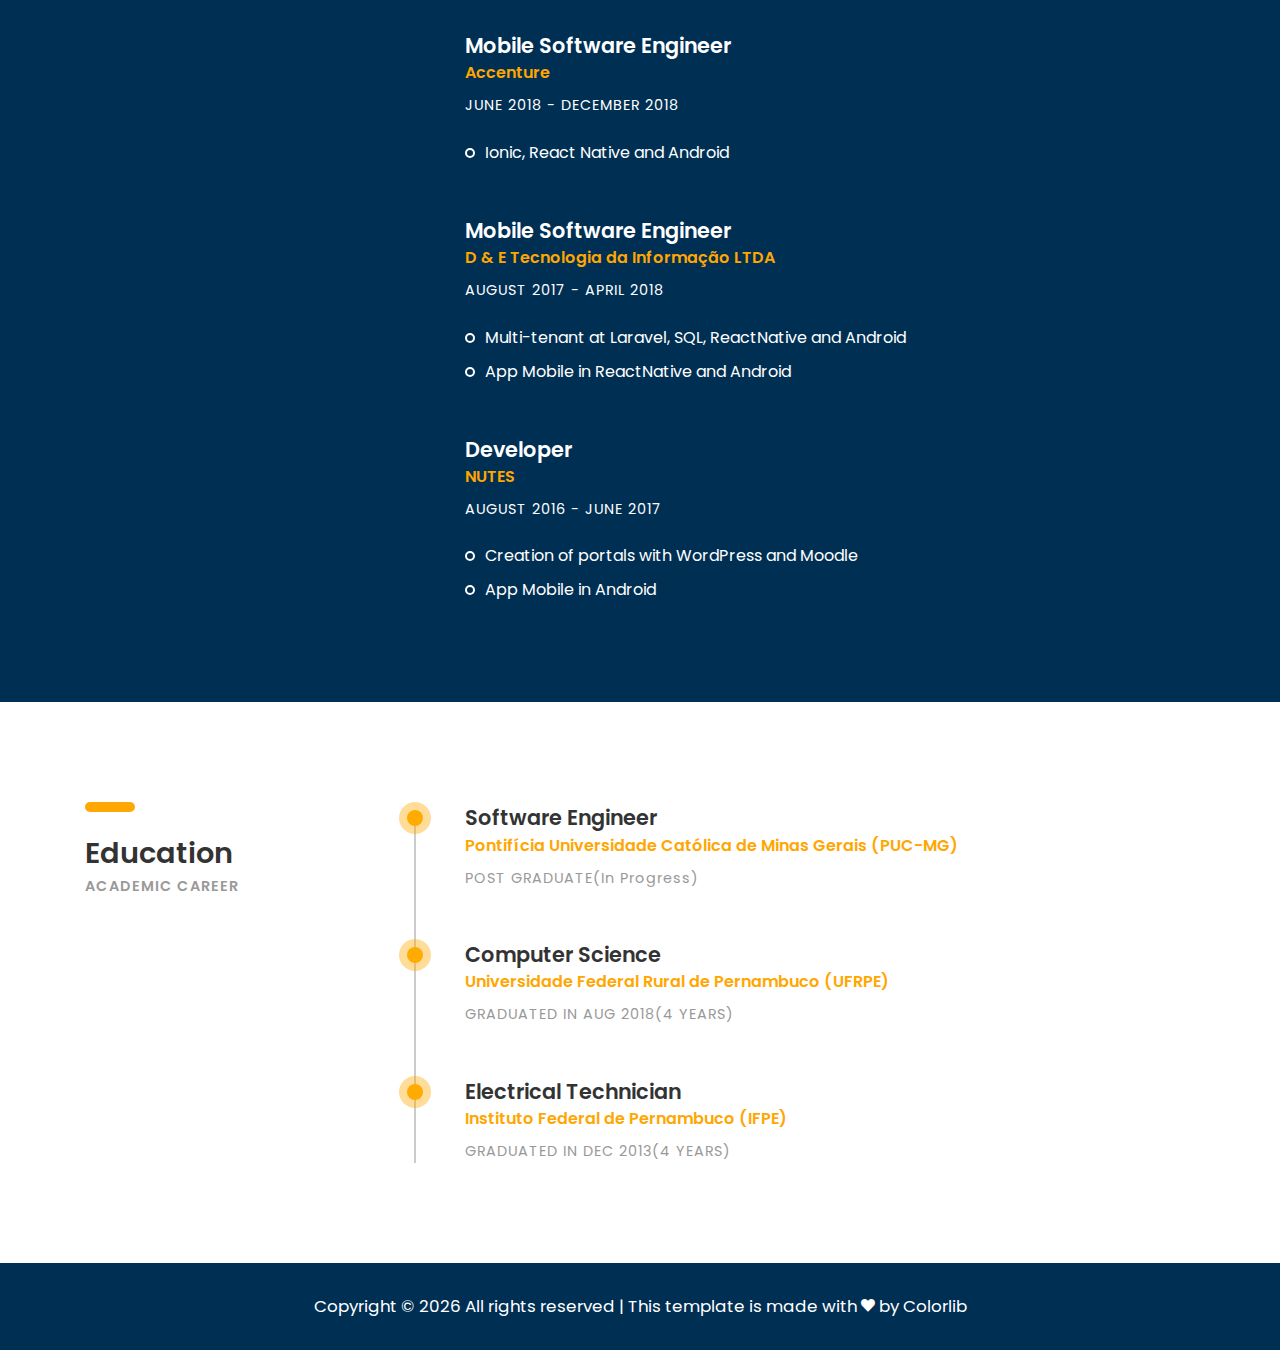
==== commit fb418130: "Removing script files and adding icon" ====
--- a/index.html
+++ b/index.html
@@ -5,25 +5,18 @@
     <meta http-equiv="X-UA-Compatible" content="IE=edge" />
     <meta name="viewport" content="width=device-width, initial-scale=1" />
     <meta charset="UTF-8" />
-
-    <!-- Font -->
+    <link rel="icon" href="images/profile.jpg" />
 
     <link
       href="https://fonts.googleapis.com/css?family=Poppins:400,500,600,700%7CAllura"
       rel="stylesheet"
     />
 
-    <!-- Stylesheets -->
-
-    <link href="common-css/bootstrap.css" rel="stylesheet" />
-
-    <link href="common-css/ionicons.css" rel="stylesheet" />
-
-    <link href="common-css/fluidbox.min.css" rel="stylesheet" />
-
-    <link href="01-cv-portfolio/css/styles.css" rel="stylesheet" />
-
-    <link href="01-cv-portfolio/css/responsive.css" rel="stylesheet" />
+    <link href="css/bootstrap.css" rel="stylesheet" />
+    <link href="css/ionicons.css" rel="stylesheet" />
+    <link href="css/fluidbox.min.css" rel="stylesheet" />
+    <link href="css/styles.css" rel="stylesheet" />
+    <link href="css/responsive.css" rel="stylesheet" />
   </head>
   <body>
     <section class="intro-section">
@@ -47,31 +40,57 @@
               <ul class="social-icons">
                 <li>
                   <a
+                    href="https://github.com/andrelmlins"
+                    target="__blank"
+                    rel="noopener noreferrer"
+                  >
+                    <i class="ion-social-github"></i>
+                  </a>
+                </li>
+                <li>
+                  <a
                     href="https://www.linkedin.com/in/andrelmlins/"
                     target="__blank"
+                    rel="noopener noreferrer"
                   >
                     <i class="ion-social-linkedin"></i>
                   </a>
                 </li>
                 <li>
-                  <a href="http://instagram.com/andrelmlins" target="__blank"
-                    ><i class="ion-social-instagram"></i
-                  ></a>
-                </li>
-                <li>
-                  <a href="http://facebook.com/andrelmlins" target="__blank"
-                    ><i class="ion-social-facebook"></i
-                  ></a>
-                </li>
-                <li>
-                  <a href="https://github.com/andrelmlins" target="__blank"
-                    ><i class="ion-social-github"></i
-                  ></a>
-                </li>
-                <li>
-                  <a href="https://twitter.com/andrelmlins" target="__blank"
-                    ><i class="ion-social-twitter"></i
-                  ></a>
+                  <a
+                    href="https://twitter.com/andrelmlins"
+                    target="__blank"
+                    rel="noopener noreferrer"
+                  >
+                    <i class="ion-social-twitter"></i>
+                  </a>
+                </li>
+                <li>
+                  <a
+                    href="https://www.twitch.tv/andrelmlins"
+                    target="__blank"
+                    rel="noopener noreferrer"
+                  >
+                    <i class="ion-social-twitch"></i>
+                  </a>
+                </li>
+                <li>
+                  <a
+                    href="http://instagram.com/andrelmlins"
+                    target="__blank"
+                    rel="noopener noreferrer"
+                  >
+                    <i class="ion-social-instagram"></i>
+                  </a>
+                </li>
+                <li>
+                  <a
+                    href="http://facebook.com/andrelmlins"
+                    target="__blank"
+                    rel="noopener noreferrer"
+                  >
+                    <i class="ion-social-facebook"></i>
+                  </a>
                 </li>
               </ul>
             </div>
@@ -271,20 +290,9 @@
       </p>
     </footer>
 
-    <script src="common-js/jquery-3.2.1.min.js"></script>
-
-    <script src="common-js/tether.min.js"></script>
-
-    <script src="common-js/bootstrap.js"></script>
-
-    <script src="common-js/isotope.pkgd.min.js"></script>
-
-    <script src="common-js/jquery.waypoints.min.js"></script>
-
-    <script src="common-js/progressbar.min.js"></script>
-
-    <script src="common-js/jquery.fluidbox.min.js"></script>
-
-    <script src="common-js/scripts.js"></script>
+    <script src="js/jquery-3.2.1.min.js"></script>
+    <script src="js/jquery.waypoints.min.js"></script>
+    <script src="js/progressbar.min.js"></script>
+    <script src="js/scripts.js"></script>
   </body>
 </html>
--- a/css/fluidbox.min.css
+++ b/css/fluidbox.min.css
@@ -0,0 +1,2 @@
+@-webkit-keyframes a{0%{-webkit-transform:translate(-50%,-50%) rotateX(0) rotateY(0);transform:translate(-50%,-50%) rotateX(0) rotateY(0)}50%{-webkit-transform:translate(-50%,-50%) rotateX(-180deg) rotateY(0);transform:translate(-50%,-50%) rotateX(-180deg) rotateY(0)}to{-webkit-transform:translate(-50%,-50%) rotateX(-180deg) rotateY(-180deg);transform:translate(-50%,-50%) rotateX(-180deg) rotateY(-180deg)}}@keyframes a{0%{-webkit-transform:translate(-50%,-50%) rotateX(0) rotateY(0);transform:translate(-50%,-50%) rotateX(0) rotateY(0)}50%{-webkit-transform:translate(-50%,-50%) rotateX(-180deg) rotateY(0);transform:translate(-50%,-50%) rotateX(-180deg) rotateY(0)}to{-webkit-transform:translate(-50%,-50%) rotateX(-180deg) rotateY(-180deg);transform:translate(-50%,-50%) rotateX(-180deg) rotateY(-180deg)}}.fluidbox{outline:none}.fluidbox__overlay{background-color:hsla(0,0%,100%,.85);cursor:pointer;cursor:zoom-out;opacity:0;pointer-events:none;position:fixed;top:-100%;left:0;bottom:-100%;right:0;-webkit-transition:all .5s ease-in-out;transition:all .5s ease-in-out}.fluidbox--opened .fluidbox__overlay{pointer-events:auto}.fluidbox__wrap{background-position:center center;background-size:cover;margin:0 auto;position:relative;-webkit-transition:all .5s ease-in-out;transition:all .5s ease-in-out}.fluidbox--closed .fluidbox__thumb,.fluidbox__thumb{-webkit-transition:opacity 0s ease-in-out 0s;transition:opacity 0s ease-in-out 0s}.fluidbox__ghost{background-size:100% 100%;background-position:center center;background-repeat:no-repeat;position:absolute;-webkit-transition:opacity 0s 0s,-webkit-transform .5s 0s;transition:opacity 0s 0s,-webkit-transform .5s 0s;transition:opacity 0s 0s,transform .5s 0s;transition:opacity 0s 0s,transform .5s 0s,-webkit-transform .5s 0s}.fluidbox--opened .fluidbox__ghost{cursor:pointer;cursor:zoom-out}.fluidbox--closed .fluidbox__ghost{-webkit-transition:opacity 0s .5s,-webkit-transform .5s 0s;transition:opacity 0s .5s,-webkit-transform .5s 0s;transition:opacity 0s .5s,transform .5s 0s;transition:opacity 0s .5s,transform .5s 0s,-webkit-transform .5s 0s}.fluidbox__loader{opacity:0;-webkit-perspective:200px;perspective:200px;pointer-events:none;position:absolute;top:0;left:0;bottom:0;right:0}.fluidbox__loader:before{background-color:hsla(0,0%,100%,.85);content:'';-webkit-transform-style:preserve-3d;transform-style:preserve-3d;position:absolute;top:50%;left:50%;width:20%;padding-bottom:20%;-webkit-transform:translate(-50%,-50%);transform:translate(-50%,-50%);-webkit-transition-property:-webkit-transform;transition-property:-webkit-transform;transition-property:transform;transition-property:transform,-webkit-transform;-webkit-transition-duration:.5s;transition-duration:.5s;-webkit-transition-delay:0s;transition-delay:0s}.fluidbox--loading .fluidbox__loader{opacity:1;-webkit-transition:opacity .5s ease-in-out .5s;transition:opacity .5s ease-in-out .5s}.fluidbox--loading .fluidbox__loader:before{-webkit-animation:a 1s 0s infinite ease-in-out forwards;animation:a 1s 0s infinite ease-in-out forwards}
+/*# sourceMappingURL=fluidbox.min.css.map */--- a/css/styles.css
+++ b/css/styles.css
@@ -0,0 +1,591 @@
+/*
+====================================================
+
+* 	[Master Stylesheet]
+	
+	Theme Name :  
+	Version    :  
+	Author     :  
+	Author URI :  
+
+====================================================
+
+	TOC
+	
+	1. PRIMARY STYLES
+	2. COMMONS FOR PAGE DESIGN
+	3. HEADER
+	4. INTRO SECTION
+	5. PORFOLIO SECTION
+	6. ABOUT SECTION
+	7. EXPERIENCE SECTION
+	8. EDUCATION SECTION
+	9. COUNTER SECTION
+	10. FOOTER
+
+====================================================
+
+
+/* ---------------------------------
+1. PRIMARY STYLES
+--------------------------------- */
+
+html {
+  font-size: 100%;
+  height: 100%;
+  overflow-x: hidden;
+  margin: 0px;
+  padding: 0px;
+  touch-action: manipulation;
+}
+
+body {
+  font-size: 16px;
+  font-family: "Poppins", serif;
+  width: 100%;
+  height: 100%;
+  margin: 0;
+  font-weight: 400;
+  -webkit-font-smoothing: antialiased;
+  -moz-osx-font-smoothing: grayscale;
+  word-wrap: break-word;
+  color: #333;
+}
+
+h1,
+h2,
+h3,
+h4,
+h5,
+h6,
+p,
+a,
+ul,
+span,
+li,
+img,
+inpot,
+button {
+  margin: 0;
+  padding: 0;
+}
+
+h1,
+h2,
+h3,
+h4,
+h5,
+h6 {
+  line-height: 1.5;
+  font-weight: inherit;
+}
+
+h1,
+h2,
+h3 {
+  font-family: "Poppins", cursive;
+}
+
+p {
+  line-height: 1.6;
+  font-size: 1.05em;
+  font-weight: 400;
+  color: #777;
+}
+
+h1 {
+  font-size: 4em;
+  line-height: 1;
+}
+h2 {
+  font-size: 2.2em;
+  line-height: 1.1;
+}
+h3 {
+  font-size: 1.8em;
+}
+h4 {
+  font-size: 1.3em;
+}
+h5 {
+  font-size: 1em;
+}
+h6 {
+  font-size: 0.9em;
+  letter-spacing: 1px;
+}
+
+a,
+button {
+  display: inline-block;
+  text-decoration: none;
+  color: inherit;
+  line-height: 1;
+  -webkit-transition: all 0.25s ease-in-out;
+  transition: all 0.25s ease-in-out;
+}
+
+a:focus,
+a:active,
+a:hover,
+button:focus,
+button:active,
+button:hover,
+a b.light-color:hover {
+  text-decoration: none;
+  color: #ffa804;
+}
+
+b {
+  font-weight: 600;
+}
+
+img {
+  width: 100%;
+}
+
+li {
+  list-style: none;
+  display: inline-block;
+}
+
+span {
+  display: inline-block;
+}
+
+button {
+  outline: 0;
+  border: 0;
+  background: none;
+  cursor: pointer;
+}
+
+.icon {
+  font-size: 1.1em;
+  display: inline-block;
+  line-height: inherit;
+}
+
+[class^="icon-"]:before,
+[class*=" icon-"]:before {
+  line-height: inherit;
+}
+
+b.max-bold {
+  font-weight: 700;
+}
+
+/* ---------------------------------
+2. COMMONS FOR PAGE DESIGN
+--------------------------------- */
+
+.section {
+  padding: 100px 0 50px;
+}
+
+.section .heading {
+  margin-bottom: 60px;
+}
+
+.section .heading:before {
+  content: "";
+  height: 10px;
+  width: 50px;
+  border-radius: 5px;
+  margin-bottom: 20px;
+  display: block;
+  background: #ffa804;
+}
+
+.margin-t-10 {
+  margin-top: 10px;
+}
+
+.margin-b-30 {
+  margin-bottom: 30px;
+}
+.margin-b-50 {
+  margin-bottom: 50px;
+}
+
+.margin-tb-30 {
+  margin-top: 30px;
+  margin-bottom: 30px;
+}
+
+.font-yellow {
+  color: #ffa600;
+}
+
+.font-semi-white {
+  color: #ddd;
+}
+
+.font-lite-black {
+  color: #999;
+}
+
+/* ---------------------------------
+3. HEADER
+--------------------------------- */
+
+header {
+  position: absolute;
+  top: 30px;
+  left: 0;
+  right: 0;
+  z-index: 100;
+}
+
+header .heading-wrapper {
+  border-radius: 5px;
+  padding: 30px 40px 20px;
+  background: #ffad01;
+  color: #fff;
+}
+
+header .info {
+  margin-bottom: 10px;
+}
+
+header .info .icon {
+  float: left;
+  font-size: 30px;
+}
+
+header .info .right-area {
+  margin-left: 45px;
+}
+
+header .downlad-btn {
+  padding: 15px 30px;
+  border-radius: 4px;
+  float: right;
+  margin-top: 30px;
+  box-shadow: inset 0 0px 4px rgba(0, 0, 0, 0.3);
+  background: #ffad01;
+  color: #fff;
+  -webkit-transition: all 0.2s ease;
+  transition: all 0.2s ease;
+}
+
+header .downlad-btn:hover {
+  -webkit-transform: translateY(-4px);
+  transform: translateY(-4px);
+}
+
+/* ---------------------------------
+4. INTRO SECTION
+--------------------------------- */
+
+.intro-section {
+  padding-top: 100px;
+  position: relative;
+  background-size: cover;
+  z-index: 1;
+  background-image: url(../../images/slider.jpg);
+}
+
+.intro-section:before {
+  content: "";
+  z-index: -1;
+  position: absolute;
+  top: 0;
+  bottom: 0;
+  left: 0;
+  right: 0;
+  background: rgba(0, 0, 0, 0.2);
+}
+
+.intro-section:after {
+  content: "";
+  position: absolute;
+  bottom: 0;
+  left: 0;
+  right: 0;
+  height: 150px;
+  z-index: -1;
+  background: #fff;
+}
+
+.intro {
+  padding: 0 20px;
+  margin-top: 100px;
+  text-align: center;
+  background: #fff;
+}
+
+.intro .profile-img {
+  height: 200px;
+  width: 200px;
+  border-radius: 100px;
+  margin: 0 auto;
+  overflow: hidden;
+  position: relative;
+  top: -100px;
+  margin-bottom: -70px;
+}
+
+.intro .information > li {
+  display: block;
+  margin: 5px 0;
+}
+
+.intro .social-icons > li > a {
+  height: 35px;
+  line-height: 35px;
+  width: 35px;
+  border-radius: 20px;
+  overflow: hidden;
+  z-index: 1;
+  position: relative;
+  margin: 0 5px 5px;
+  background: #002f54;
+  color: #fff;
+}
+
+.intro .social-icons > li > a:after {
+  content: "";
+  position: absolute;
+  bottom: 0;
+  left: 0;
+  right: 0;
+  top: 0;
+  z-index: -1;
+  border-radius: 20px;
+  background: #ffa804;
+  -webkit-transition: all 0.2s ease;
+  transition: all 0.2s ease;
+  -webkit-transform: scale(0);
+  transform: scale(0);
+}
+
+.intro .social-icons > li > a:hover:after {
+  -webkit-transform: scale(1);
+  transform: scale(1);
+}
+
+/* ---------------------------------
+5. PORFOLIO SECTION
+--------------------------------- */
+
+.portfolio-section {
+  padding-bottom: 0;
+}
+
+.portfolio-section .portfolioFilter {
+  margin-top: 60px;
+  color: #666;
+}
+
+.portfolio-section .portfolioFilter a {
+  margin: 10px 10px 0 0;
+}
+
+.portfolio-section .portfolioFilter a.current {
+  color: #ffa804;
+}
+
+.portfolio-section .portfolioContainer {
+  margin-left: -15px;
+  margin-right: -15px;
+}
+
+.portfolio-section .p-item {
+  width: 33.333%;
+  padding: 0 7.5px 0px;
+  margin-top: 15px;
+}
+
+.portfolio-section .p-item a {
+  display: inline;
+}
+
+.portfolio-section .p-item.p-item-2 .img:first-child {
+  float: left;
+  width: 50%;
+  padding-right: 7.5px;
+}
+
+.portfolio-section .p-item.p-item-2 .img:last-child {
+  float: right;
+  width: 50%;
+  padding-left: 7.5px;
+}
+
+/* ---------------------------------
+6. ABOUT SECTION
+--------------------------------- */
+
+.radial-progress {
+  position: relative;
+  max-width: 200px;
+  margin: 0 auto;
+}
+
+.radial-progress .progressbar-text {
+  font-size: 2.2em;
+  font-weight: 500;
+  padding-bottom: 25px !important;
+  color: #333 !important;
+}
+
+.radial-progress .progressbar-text:after {
+  content: "%";
+}
+
+.radial-progress .progress-title {
+  position: absolute;
+  top: 50%;
+  left: 50%;
+  width: 100%;
+  letter-spacing: 0;
+  text-align: center;
+  transform: translate(-50%, 15px);
+  color: #777;
+}
+
+/* ---------------------------------
+7. EXPERIENCE SECTION
+--------------------------------- */
+
+.experience-section {
+  background: #002f54;
+  color: #fff;
+}
+
+.experience .list > li {
+  display: block;
+  position: relative;
+  margin-bottom: 10px;
+  padding-left: 20px;
+}
+
+.experience .list > li:before {
+  content: "";
+  position: absolute;
+  top: 50%;
+  left: 0;
+  height: 10px;
+  width: 10px;
+  margin-top: -5px;
+  display: block;
+  border-radius: 10px;
+  border: 2px solid #fff;
+}
+
+/* ---------------------------------
+8. EDUCATION SECTION
+--------------------------------- */
+
+.education-wrapper {
+  position: relative;
+}
+
+.education-wrapper:after {
+  content: "";
+  position: absolute;
+  top: 8px;
+  bottom: 0;
+  left: -51px;
+  width: 2px;
+  background: #ccc;
+}
+
+.education-wrapper .education {
+  position: relative;
+}
+
+.education-wrapper .education:after {
+  content: "";
+  position: absolute;
+  top: 8px;
+  left: -58px;
+  width: 16px;
+  height: 16px;
+  border-radius: 10px;
+  z-index: 1;
+  box-shadow: 0 0 0 8px rgba(255, 171, 0, 0.4);
+  background: #ffab00;
+}
+
+/* ---------------------------------
+9. COUNTER SECTION
+--------------------------------- */
+
+.counter-section {
+  position: relative;
+  padding: 100px 0 70px;
+  background-size: cover;
+  z-index: 1;
+  background-image: url(../../images/slider-2-1920x600.jpg);
+  color: #fff;
+}
+
+.counter-section:after {
+  content: "";
+  z-index: -1;
+  position: absolute;
+  top: 0;
+  bottom: 0;
+  left: 0;
+  right: 0;
+  background: rgba(0, 0, 0, 0.2);
+}
+
+.counter {
+  position: relative;
+}
+
+.counter .title {
+  text-align: right;
+  margin-right: 130px;
+}
+
+.counter .desc {
+  position: absolute;
+  bottom: 4px;
+  right: 0px;
+  width: 110px;
+}
+
+/* RADIAL PREOGRESS SECTION */
+
+.radial-progress {
+  position: relative;
+  max-width: 200px;
+  margin: 0 auto;
+}
+
+.radial-progress .progressbar-text {
+  font-size: 2.2em;
+  font-weight: 500;
+  padding-bottom: 25px !important;
+  color: #333 !important;
+}
+
+.radial-progress .progressbar-text:after {
+  content: "%";
+}
+
+.radial-progress .progress-title {
+  position: absolute;
+  top: 50%;
+  left: 50%;
+  width: 100%;
+  letter-spacing: 0;
+  text-align: center;
+  transform: translate(-50%, 15px);
+  color: #777;
+}
+
+/* ---------------------------------
+10. FOOTER
+--------------------------------- */
+
+.copyright {
+  text-align: center;
+  padding: 30px 0;
+  background: #002f54;
+  color: white;
+}
--- a/css/responsive.css
+++ b/css/responsive.css
@@ -0,0 +1,180 @@
+/* Screens Resolution : 992px
+-------------------------------------------------------------------------- */
+@media only screen and (max-width: 1200px) {
+  /* ---------------------------------
+	9. COUNTER SECTION
+	--------------------------------- */
+
+  .counter-section {
+    text-align: center;
+    padding: 50px 0 20px;
+  }
+
+  .counter {
+    display: inline-block;
+  }
+
+  .counter .desc {
+    text-align: left;
+  }
+}
+
+/* Screens Resolution : 767px
+-------------------------------------------------------------------------- */
+@media only screen and (max-width: 767px) {
+  /* ---------------------------------
+	1. PRIMARY STYLES
+	--------------------------------- */
+
+  p {
+    line-height: 1.4;
+  }
+
+  h1 {
+    font-size: 3em;
+  }
+  h2 {
+    font-size: 2em;
+  }
+  h3 {
+    font-size: 1.8em;
+  }
+
+  /* ---------------------------------
+	2. COMMONS FOR PAGE DESIGN
+	--------------------------------- */
+
+  .section {
+    padding: 50px 0 0px;
+  }
+
+  .section .heading {
+    margin-bottom: 30px;
+  }
+
+  /* ---------------------------------
+	4. INTRO SECTION
+	--------------------------------- */
+
+  /* ---------------------------------
+	5. PORFOLIO SECTION
+	--------------------------------- */
+
+  .portfolio-section {
+    padding-bottom: 0;
+  }
+
+  .portfolio-section .portfolioFilter {
+    margin: 0px 0 10px;
+  }
+
+  .portfolio-section .portfolioContainer {
+    margin-left: 0;
+    margin-right: 0;
+  }
+
+  .portfolio-section .p-item {
+    width: 50%;
+    padding: 0 15px 0px;
+  }
+
+  .portfolio-section .p-item {
+    max-width: 400px;
+  }
+
+  /* ---------------------------------
+	8. EDUCATION SECTION
+	--------------------------------- */
+
+  .education-wrapper:after,
+  .education-wrapper .education:after {
+    display: none;
+  }
+}
+
+/* Screens Resolution : 575px
+-------------------------------------------------------------------------- */
+@media only screen and (max-width: 575px) {
+  /* ---------------------------------
+	1. PRIMARY STYLES
+	--------------------------------- */
+
+  body {
+    font-size: 14px;
+  }
+
+  /* ---------------------------------
+	5. PORFOLIO SECTION
+	--------------------------------- */
+
+  .portfolio-section .p-item {
+    width: 100%;
+  }
+}
+
+/* Screens Resolution : 479px
+-------------------------------------------------------------------------- */
+@media only screen and (max-width: 479px) {
+}
+
+/* Screens Resolution : 359px
+-------------------------------------------------------------------------- */
+@media only screen and (max-width: 359px) {
+  /* ---------------------------------
+	3. HEADER
+	--------------------------------- */
+
+  header .heading-wrapper {
+    padding: 30px 20px 20px;
+  }
+
+  header .info .icon {
+    font-size: 25px;
+  }
+
+  header .info .right-area {
+    margin-left: 35px;
+  }
+}
+
+/* Screens Resolution : 290px
+-------------------------------------------------------------------------- */
+@media only screen and (max-width: 290px) {
+}
+
+/* Screens Resolution : 290px
+-------------------------------------------------------------------------- */
+@media only screen and (max-width: 260px) {
+  /* ---------------------------------
+	3. HEADER
+	--------------------------------- */
+
+  header .heading-wrapper {
+    padding: 10px 15px 0px;
+  }
+
+  header .info .icon {
+    font-size: 15px;
+  }
+
+  header .info .right-area {
+    margin-left: 20px;
+  }
+
+  /* ---------------------------------
+	4. INTRO SECTION
+	--------------------------------- */
+
+  .intro .profile-img {
+    width: 80%;
+    height: auto;
+    top: 0;
+    margin-bottom: 10px;
+  }
+
+  .intro {
+    padding: 20px 10px 0;
+    margin-right: -15px;
+    margin-left: -15px;
+  }
+}
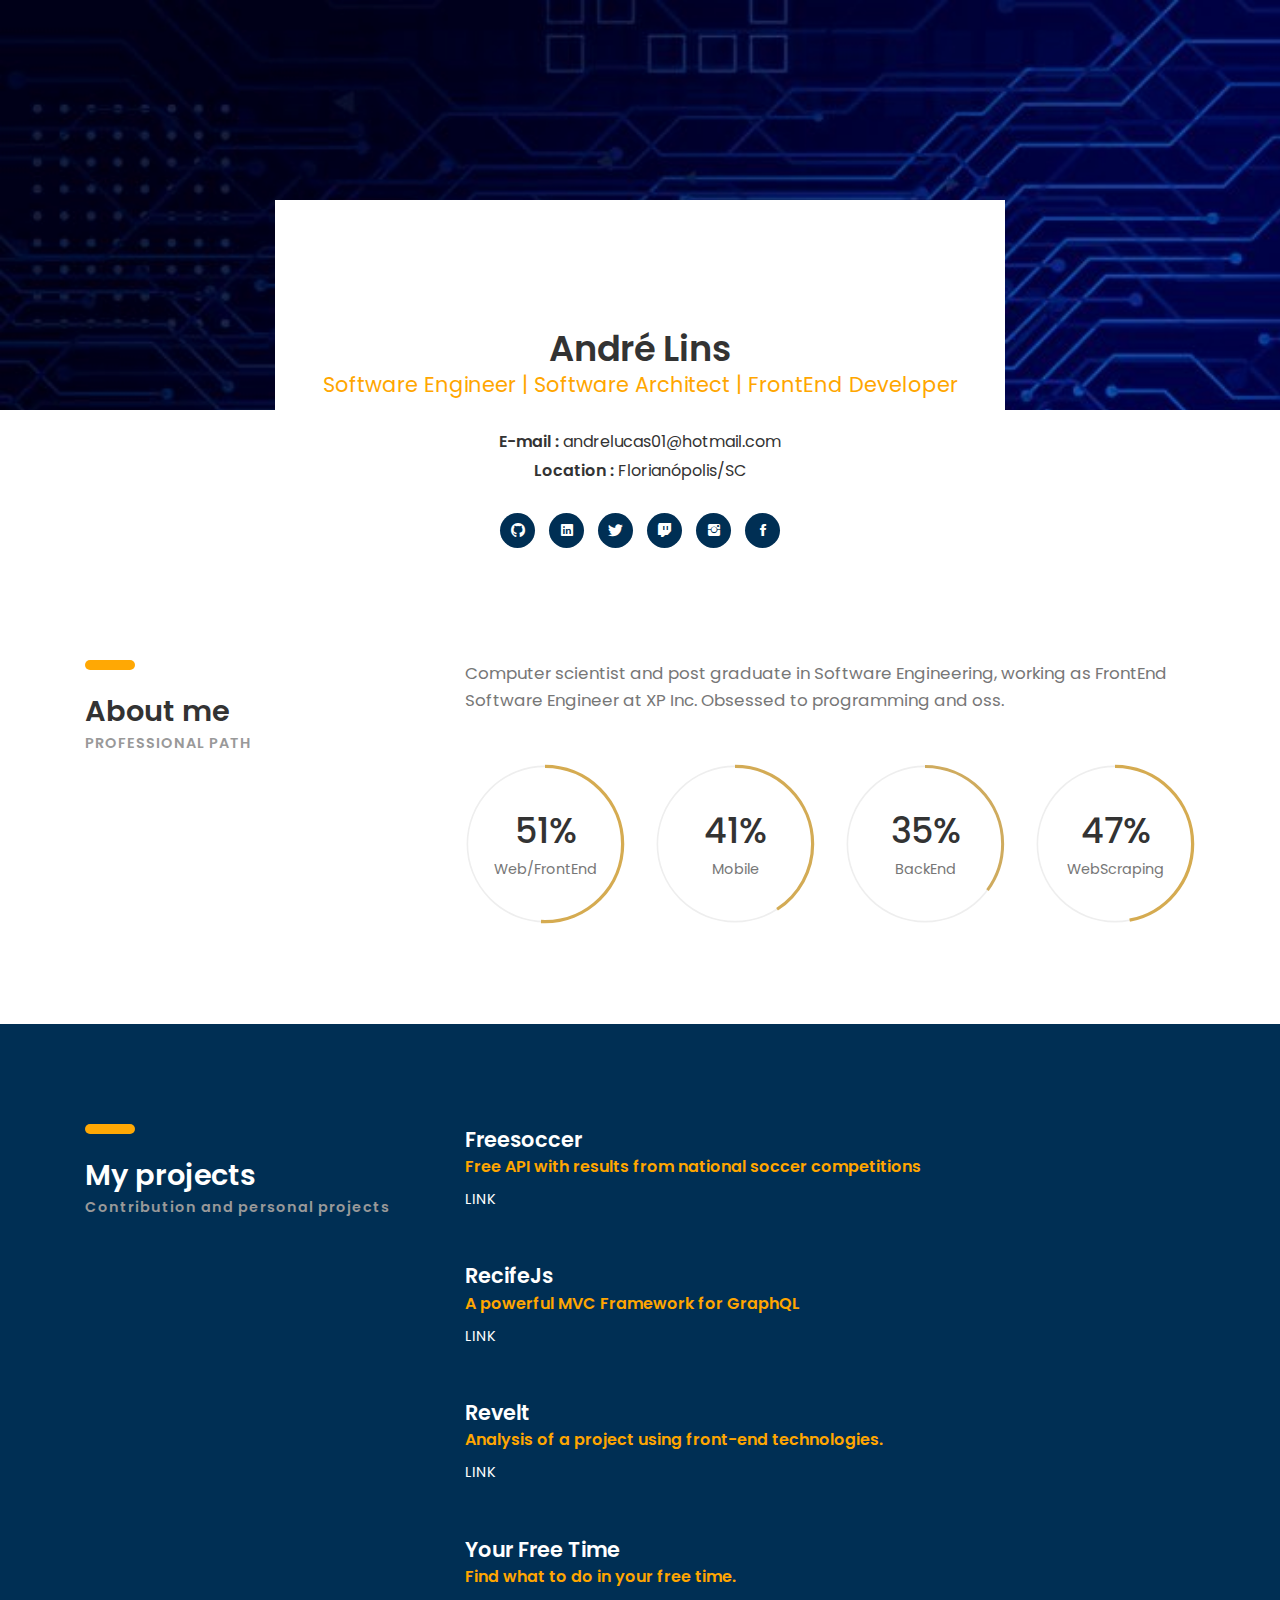
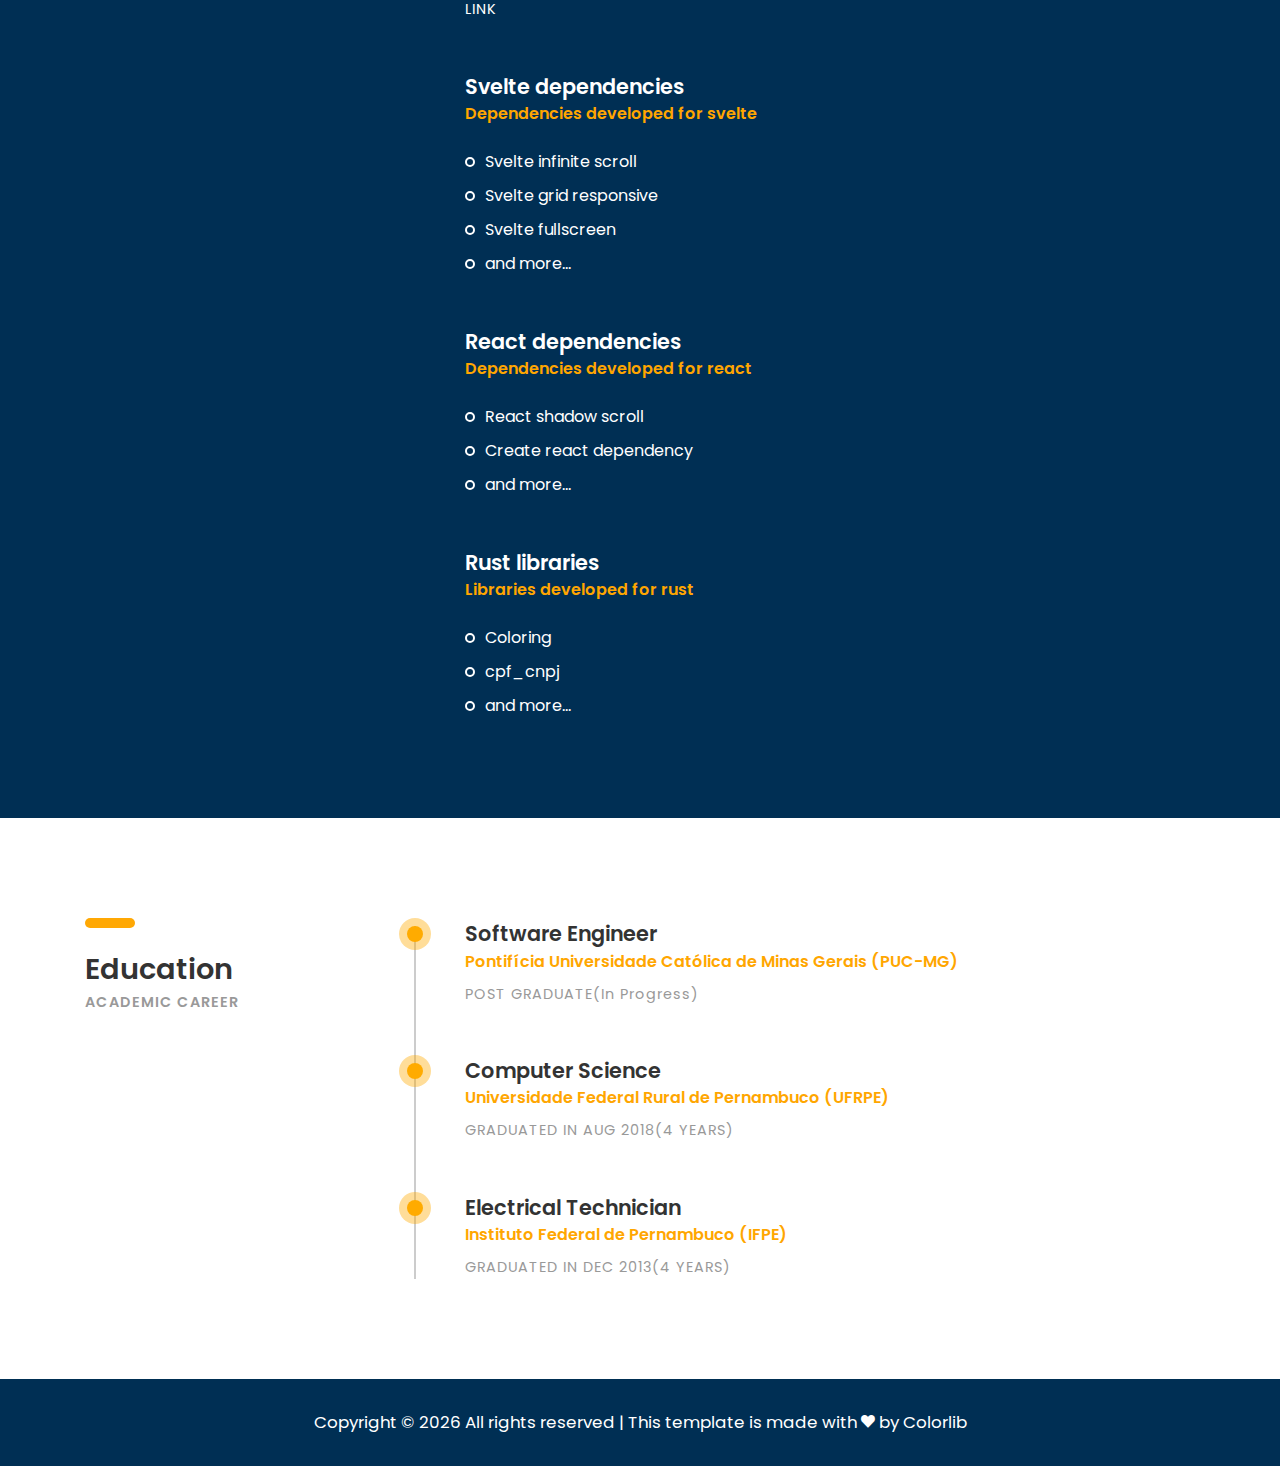
==== commit 49fea391: "Improvements" ====
--- a/index.html
+++ b/index.html
@@ -26,7 +26,7 @@
           <div class="col-md-10 col-lg-8">
             <div class="intro">
               <div class="profile-img">
-                <img src="images/profile.jpg" alt="" />
+                <img src="https://avatars3.githubusercontent.com/u/16120343?s=400&u=5c69fb685b1c5c240e95d46e4a138dc0d929d4d7&v=4" alt="" />
               </div>
               <h2><b>André Lins</b></h2>
               <h4 class="font-yellow">
@@ -34,7 +34,6 @@
               </h4>
               <ul class="information margin-tb-30">
                 <li><b>E-mail : </b>andrelucas01@hotmail.com</li>
-                <li><b>Phone : </b>+55 (81) 98852-7655</li>
                 <li><b>Location : </b>Florianópolis/SC</li>
               </ul>
               <ul class="social-icons">
@@ -112,10 +111,7 @@
           <div class="col-sm-8">
             <p class="margin-b-50">
               Computer scientist and post graduate in Software Engineering,
-              working as FrontEnd Software Architect at Softplan. I love to
-              program and do it as long as possible, focusing mainly on FrontEnd
-              Architecture and WebScraping. Trying not to be a javascript
-              evangelist.
+              working as FrontEnd Software Engineer at XP Inc. Obsessed to programming and oss.
             </p>
 
             <div class="row">
@@ -165,63 +161,66 @@
         <div class="row">
           <div class="col-sm-4">
             <div class="heading">
-              <h3><b>Work Experience</b></h3>
-              <h6 class="font-lite-black"><b>PREVIOUS JOBS</b></h6>
+              <h3><b>My projects</b></h3>
+              <h6 class="font-lite-black"><b>Contribution and personal projects</b></h6>
             </div>
           </div>
           <div class="col-sm-8">
             <div class="experience margin-b-50">
-              <h4><b>Senior FrontEnd Engineer</b></h4>
-              <h5 class="font-yellow"><b>PagSeguro / PagBank</b></h5>
-              <h6 class="margin-t-10">APRIL 2020 - PRESENT</h6>
-            </div>
-
-            <div class="experience margin-b-50">
-              <h4><b>FrontEnd Software Architect</b></h4>
-              <h5 class="font-yellow"><b>Softplan</b></h5>
-              <h6 class="margin-t-10">DECEMBER 2018 - MARCH 2020</h6>
+              <h4><b>Freesoccer</b></h4>
+              <h5 class="font-yellow"><b>Free API with results from national soccer competitions</b></h5>
+              <h6 class="margin-t-10"><a href="https://github.com/andrelmlins/freesoccer">LINK</a></h6>
+            </div>
+
+            <div class="experience margin-b-50">
+              <h4><b>RecifeJs</b></h4>
+              <h5 class="font-yellow"><b>A powerful MVC Framework for GraphQL</b></h5>
+              <h6 class="margin-t-10"><a href="https://github.com/recifejs">LINK</a></h6>
+            </div>
+
+            <div class="experience margin-b-50">
+              <h4><b>Revelt</b></h4>
+              <h5 class="font-yellow"><b>Analysis of a project using front-end technologies.</b></h5>
+              <h6 class="margin-t-10"><a href="https://github.com/andrelmlins/revelt">LINK</a></h6>
+            </div>
+
+            <div class="experience margin-b-50">
+              <h4><b>Your Free Time</b></h4>
+              <h5 class="font-yellow"><b>Find what to do in your free time.</b></h5>
+              <h6 class="margin-t-10"><a href="https://github.com/yourfreetime">LINK</a></h6>
+            </div>
+
+            <div class="experience margin-b-50">
+              <h4><b>Svelte dependencies</b></h4>
+              <h5 class="font-yellow"><b>Dependencies developed for svelte</b></h5>
               <br />
               <ul class="list margin-b-30">
-                <li>Component library development</li>
-                <li>Creation CLI/Scripts/CMS</li>
-                <li>Development of CI / CD mats and templates</li>
-                <li>ReactJS, Lerna, Docker and Apollo GraphQL</li>
-              </ul>
-            </div>
-
-            <div class="experience margin-b-50">
-              <h4><b>Mobile Software Engineer</b></h4>
-              <h5 class="font-yellow"><b>Accenture</b></h5>
-              <h6 class="margin-t-10">JUNE 2018 - DECEMBER 2018</h6>
+                <li><a href="https://github.com/andrelmlins/svelte-infinite-scroll">Svelte infinite scroll</a></li>
+                <li><a href="https://github.com/andrelmlins/svelte-grid-responsive">Svelte grid responsive</a></li>
+                <li><a href="https://github.com/andrelmlins/svelte-fullscreen">Svelte fullscreen</a></li>
+                <li>and more...</li>
+              </ul>
+            </div>
+
+            <div class="experience margin-b-50">
+              <h4><b>React dependencies</b></h4>
+              <h5 class="font-yellow"><b>Dependencies developed for react</b></h5>
               <br />
               <ul class="list margin-b-30">
-                <li>Ionic, React Native and Android</li>
-              </ul>
-            </div>
-
-            <div class="experience margin-b-50">
-              <h4><b>Mobile Software Engineer</b></h4>
-              <h5 class="font-yellow">
-                <b>D & E Tecnologia da Informação LTDA</b>
-              </h5>
-              <h6 class="margin-t-10">AUGUST 2017 - APRIL 2018</h6>
+                <li><a href="https://github.com/andrelmlins/react-shadow-scroll">React shadow scroll</a></li>
+                <li><a href="https://github.com/andrelmlins/create-react-dependency">Create react dependency</a></li>
+                <li>and more...</li>
+              </ul>
+            </div>
+
+            <div class="experience margin-b-50">
+              <h4><b>Rust libraries</b></h4>
+              <h5 class="font-yellow"><b>Libraries developed for rust</b></h5>
               <br />
               <ul class="list margin-b-30">
-                <li>Multi-tenant at Laravel, SQL, ReactNative and Android</li>
-                <li>App Mobile in ReactNative and Android</li>
-              </ul>
-            </div>
-
-            <div class="experience margin-b-50">
-              <h4><b>Developer</b></h4>
-              <h5 class="font-yellow">
-                <b>NUTES</b>
-              </h5>
-              <h6 class="margin-t-10">AUGUST 2016 - JUNE 2017</h6>
-              <br />
-              <ul class="list margin-b-30">
-                <li>Creation of portals with WordPress and Moodle</li>
-                <li>App Mobile in Android</li>
+                <li><a href="https://github.com/andrelmlins/coloring">Coloring</a></li>
+                <li><a href="https://github.com/andrelmlins/cpf_cnpj">cpf_cnpj</a></li>
+                <li>and more...</li>
               </ul>
             </div>
           </div>
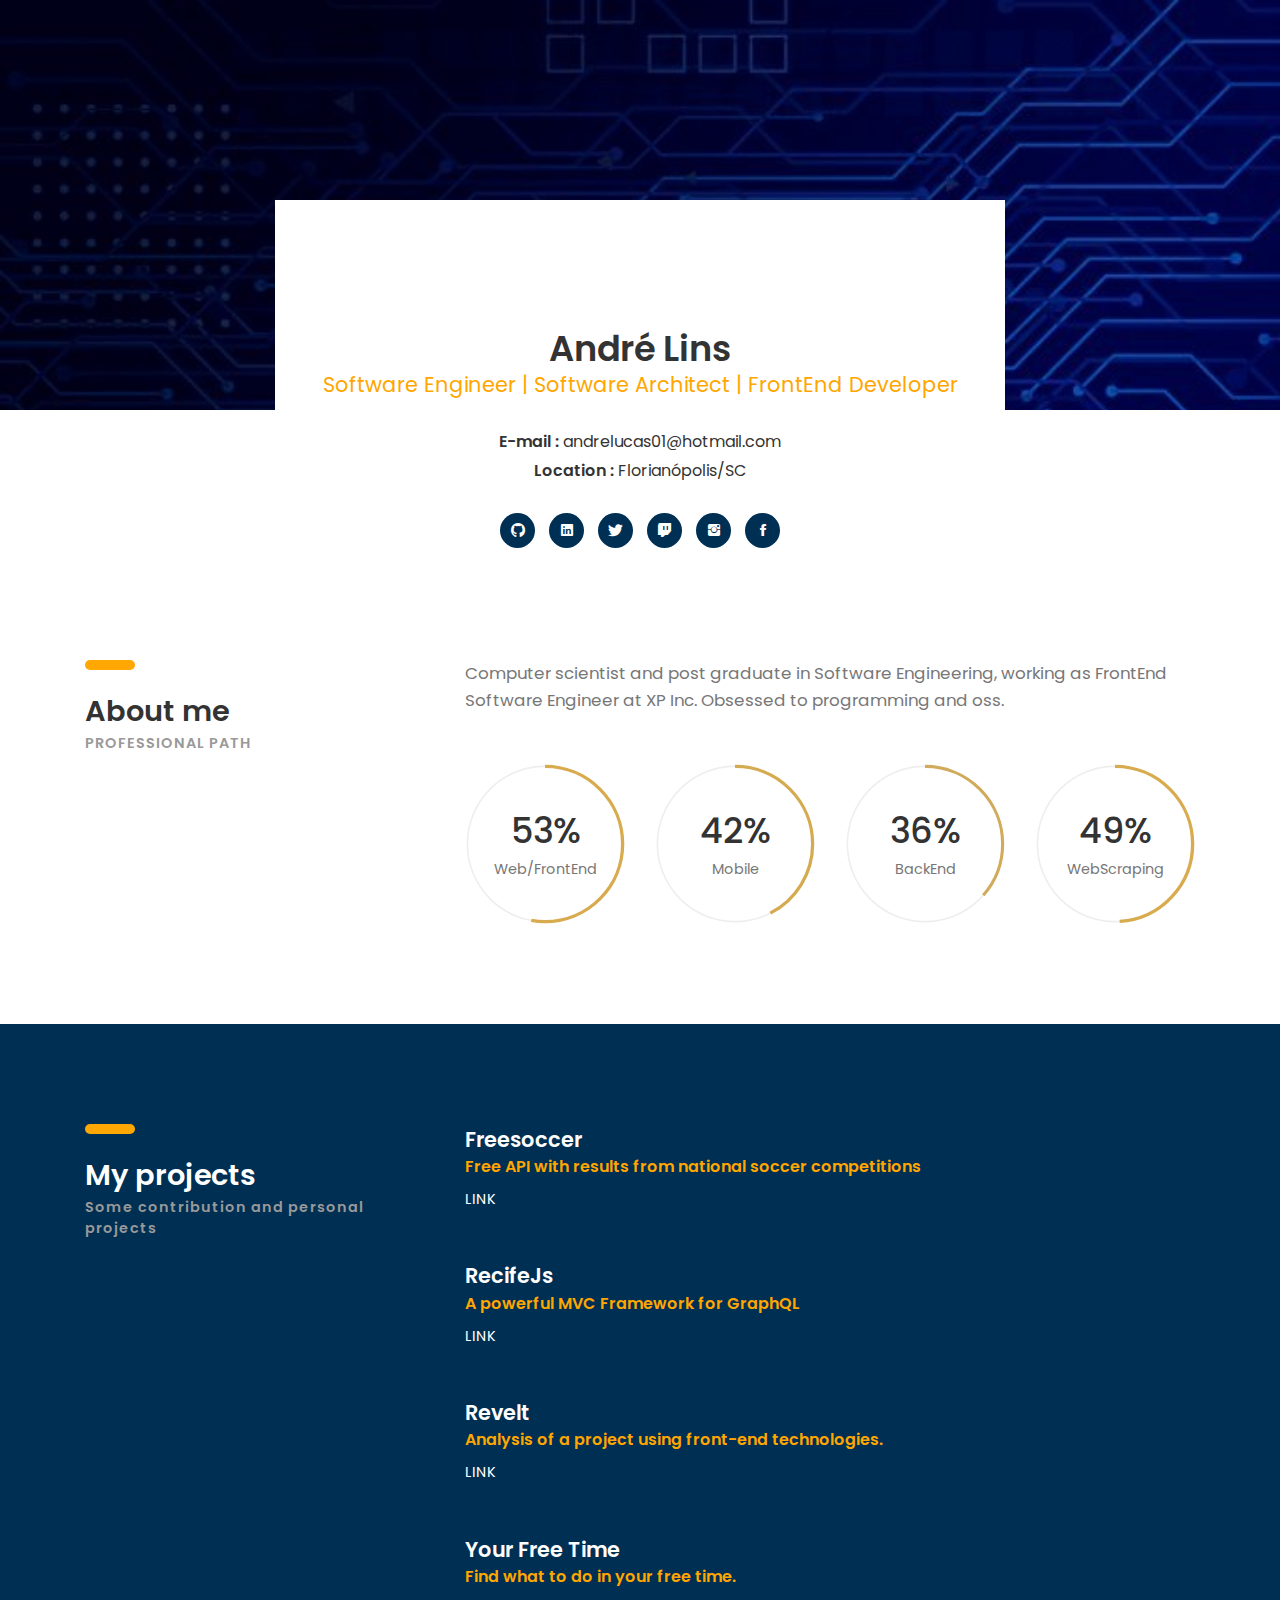
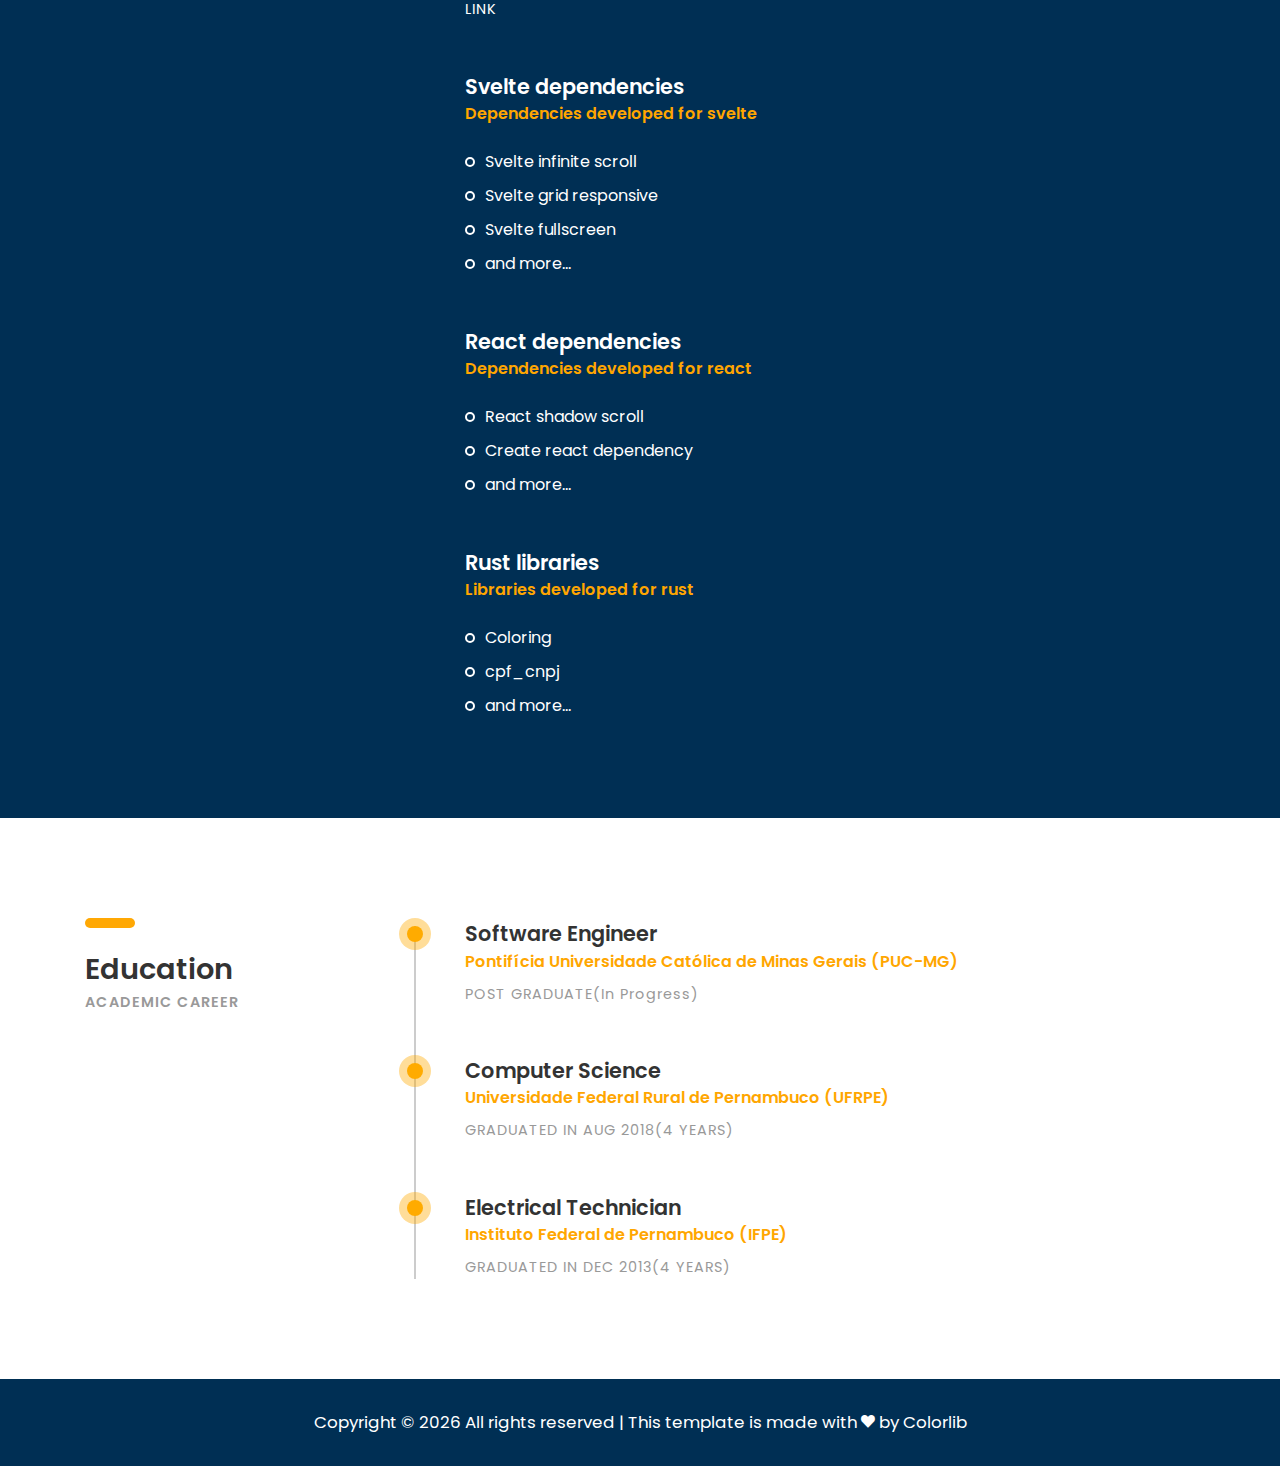
==== commit ee05ca15: "Changing favicon" ====
--- a/index.html
+++ b/index.html
@@ -5,7 +5,7 @@
     <meta http-equiv="X-UA-Compatible" content="IE=edge" />
     <meta name="viewport" content="width=device-width, initial-scale=1" />
     <meta charset="UTF-8" />
-    <link rel="icon" href="images/profile.jpg" />
+    <link rel="icon" href="https://avatars3.githubusercontent.com/u/16120343?s=400&u=5c69fb685b1c5c240e95d46e4a138dc0d929d4d7&v=4" />
 
     <link
       href="https://fonts.googleapis.com/css?family=Poppins:400,500,600,700%7CAllura"
@@ -162,7 +162,7 @@
           <div class="col-sm-4">
             <div class="heading">
               <h3><b>My projects</b></h3>
-              <h6 class="font-lite-black"><b>Contribution and personal projects</b></h6>
+              <h6 class="font-lite-black"><b>Some contribution and personal projects</b></h6>
             </div>
           </div>
           <div class="col-sm-8">
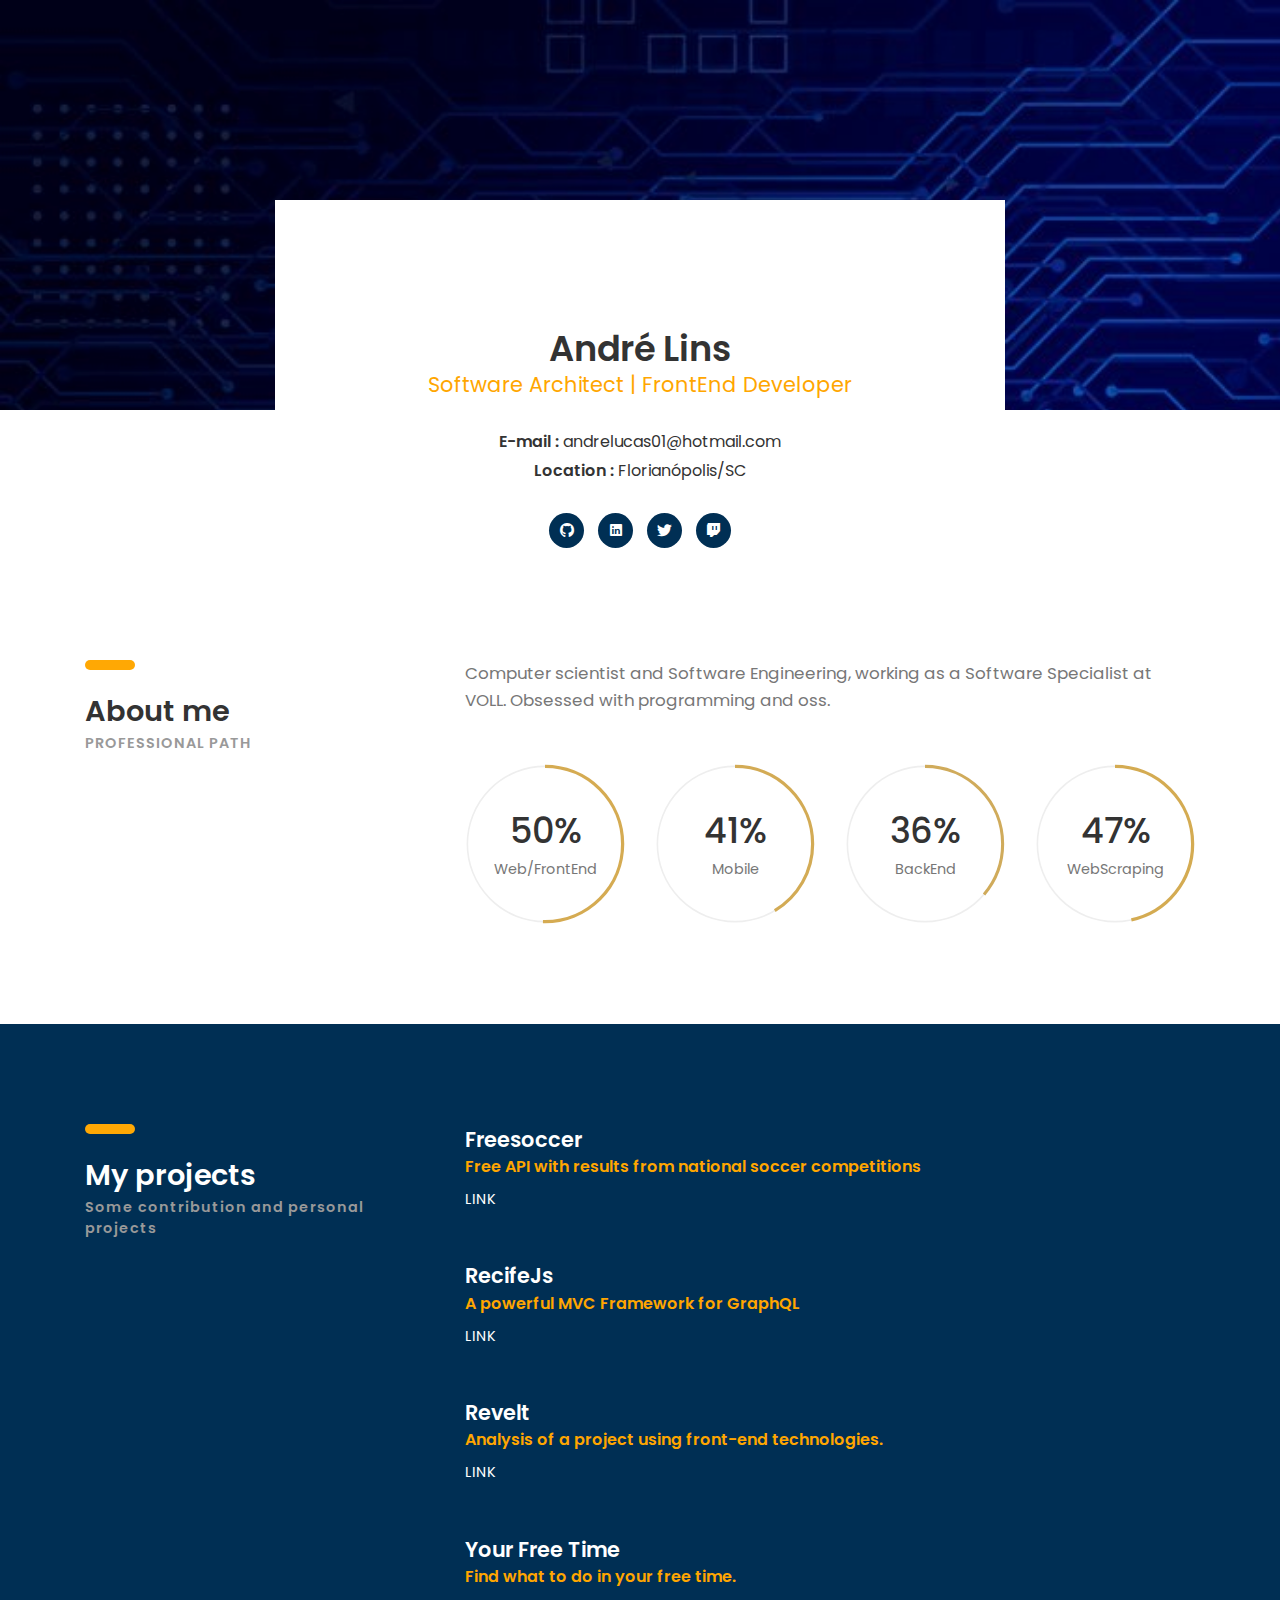
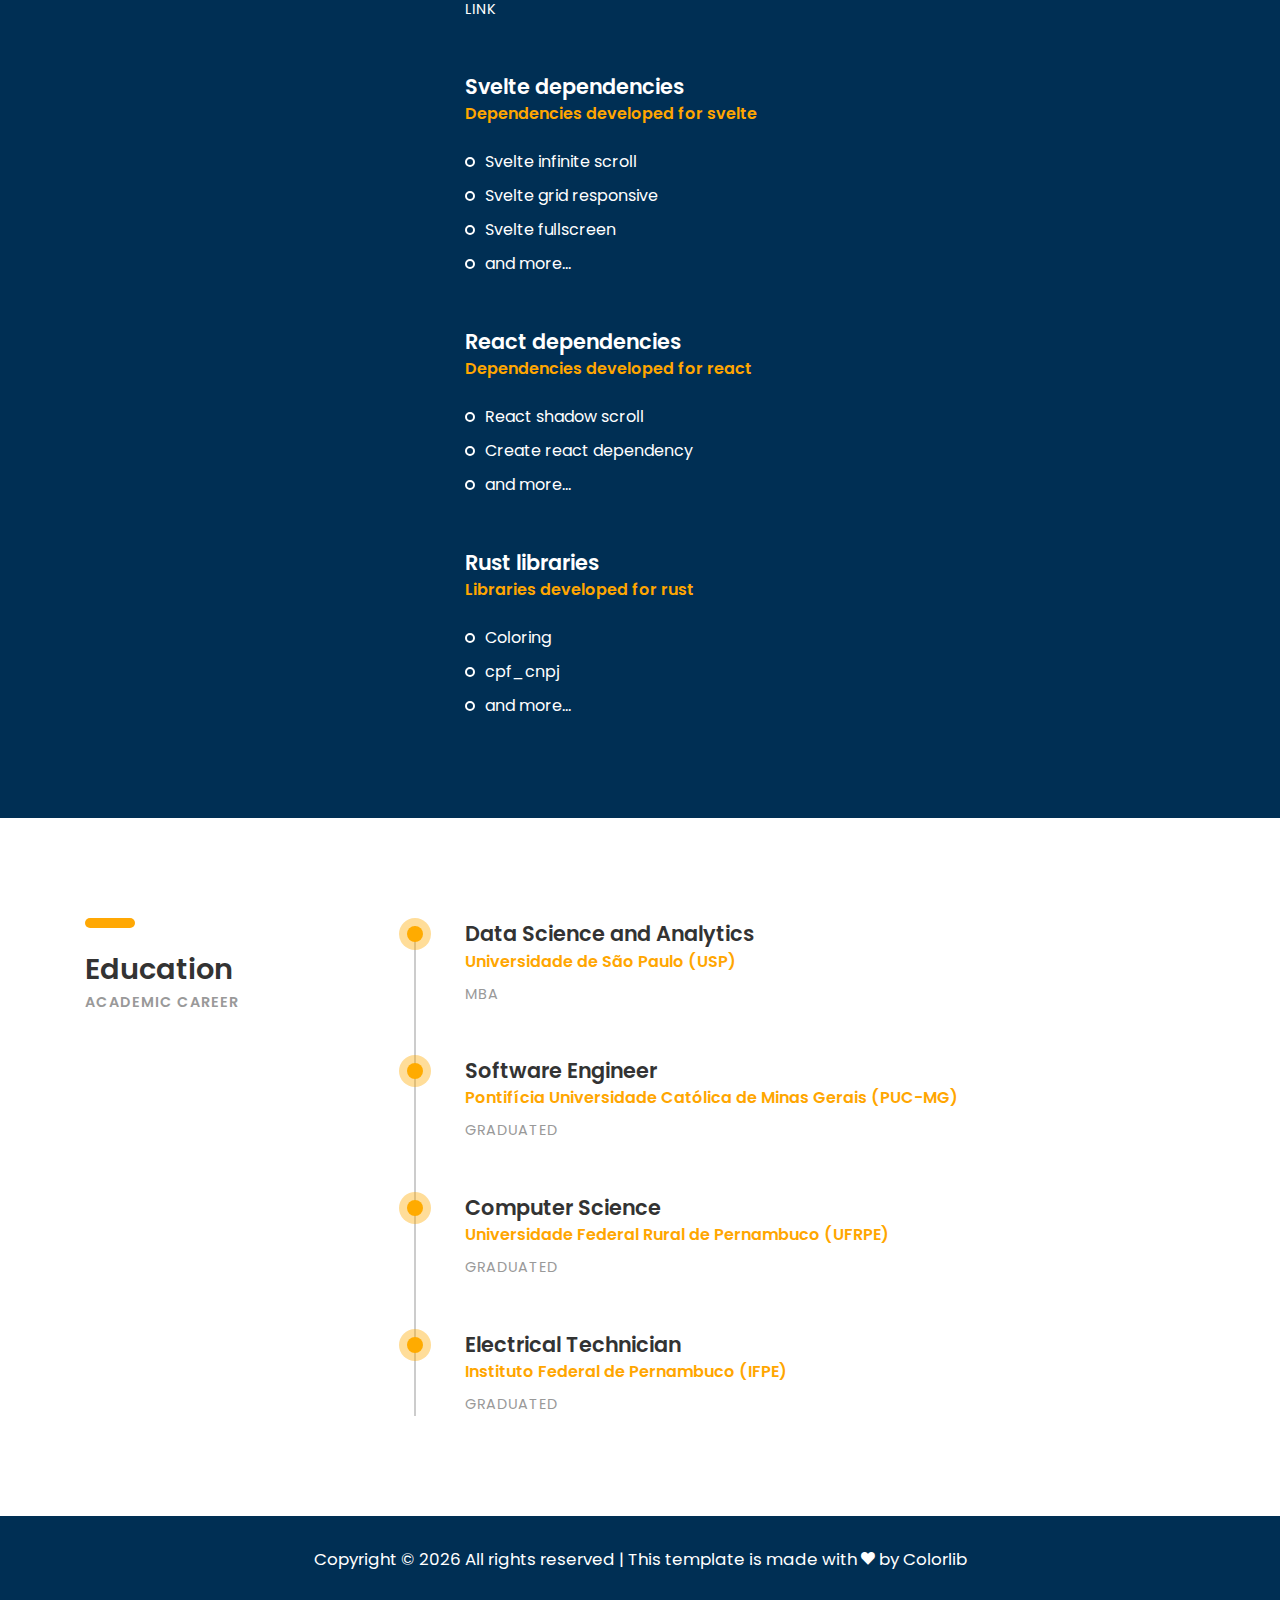
==== commit 4698112b: "update education block" ====
--- a/index.html
+++ b/index.html
@@ -30,7 +30,7 @@
               </div>
               <h2><b>André Lins</b></h2>
               <h4 class="font-yellow">
-                Software Engineer | Software Architect | FrontEnd Developer
+                Software Architect | FrontEnd Developer
               </h4>
               <ul class="information margin-tb-30">
                 <li><b>E-mail : </b>andrelucas01@hotmail.com</li>
@@ -73,24 +73,6 @@
                     <i class="ion-social-twitch"></i>
                   </a>
                 </li>
-                <li>
-                  <a
-                    href="http://instagram.com/andrelmlins"
-                    target="__blank"
-                    rel="noopener noreferrer"
-                  >
-                    <i class="ion-social-instagram"></i>
-                  </a>
-                </li>
-                <li>
-                  <a
-                    href="http://facebook.com/andrelmlins"
-                    target="__blank"
-                    rel="noopener noreferrer"
-                  >
-                    <i class="ion-social-facebook"></i>
-                  </a>
-                </li>
               </ul>
             </div>
           </div>
@@ -110,10 +92,10 @@
 
           <div class="col-sm-8">
             <p class="margin-b-50">
-              Computer scientist and post graduate in Software Engineering,
-              working as FrontEnd Software Engineer at XP Inc. Obsessed to programming and oss.
+              Computer scientist and Software Engineering, working as
+              a Software Specialist at VOLL. Obsessed with programming
+              and oss.
             </p>
-
             <div class="row">
               <div class="col-sm-6 col-md-6 col-lg-3">
                 <div class="radial-prog-area margin-b-30">
@@ -126,7 +108,7 @@
 
               <div class="col-sm-6 col-md-6 col-lg-3">
                 <div class="radial-prog-area margin-b-30">
-                  <div class="radial-progress" data-prog-percent=".78">
+                  <div class="radial-progress" data-prog-percent=".80">
                     <div></div>
                     <h6 class="progress-title">Mobile</h6>
                   </div>
@@ -135,7 +117,7 @@
 
               <div class="col-sm-6 col-md-6 col-lg-3">
                 <div class="radial-prog-area margin-b-30">
-                  <div class="radial-progress" data-prog-percent=".67">
+                  <div class="radial-progress" data-prog-percent=".70">
                     <div></div>
                     <h6 class="progress-title">BackEnd</h6>
                   </div>
@@ -240,6 +222,18 @@
           <div class="col-sm-8">
             <div class="education-wrapper">
               <div class="education margin-b-50">
+                <h4><b>Data Science and Analytics</b></h4>
+                <h5 class="font-yellow">
+                  <b
+                    >Universidade de São Paulo (USP)</b
+                  >
+                </h5>
+                <h6 class="font-lite-black margin-t-10">
+                  MBA
+                </h6>
+              </div>
+
+              <div class="education margin-b-50">
                 <h4><b>Software Engineer</b></h4>
                 <h5 class="font-yellow">
                   <b
@@ -248,7 +242,7 @@
                   >
                 </h5>
                 <h6 class="font-lite-black margin-t-10">
-                  POST GRADUATE(In Progress)
+                  GRADUATED
                 </h6>
               </div>
 
@@ -258,7 +252,7 @@
                   <b>Universidade Federal Rural de Pernambuco (UFRPE)</b>
                 </h5>
                 <h6 class="font-lite-black margin-t-10">
-                  GRADUATED IN AUG 2018(4 YEARS)
+                  GRADUATED
                 </h6>
               </div>
 
@@ -268,7 +262,7 @@
                   <b>Instituto Federal de Pernambuco (IFPE)</b>
                 </h5>
                 <h6 class="font-lite-black margin-t-10">
-                  GRADUATED IN DEC 2013(4 YEARS)
+                  GRADUATED
                 </h6>
               </div>
             </div>
